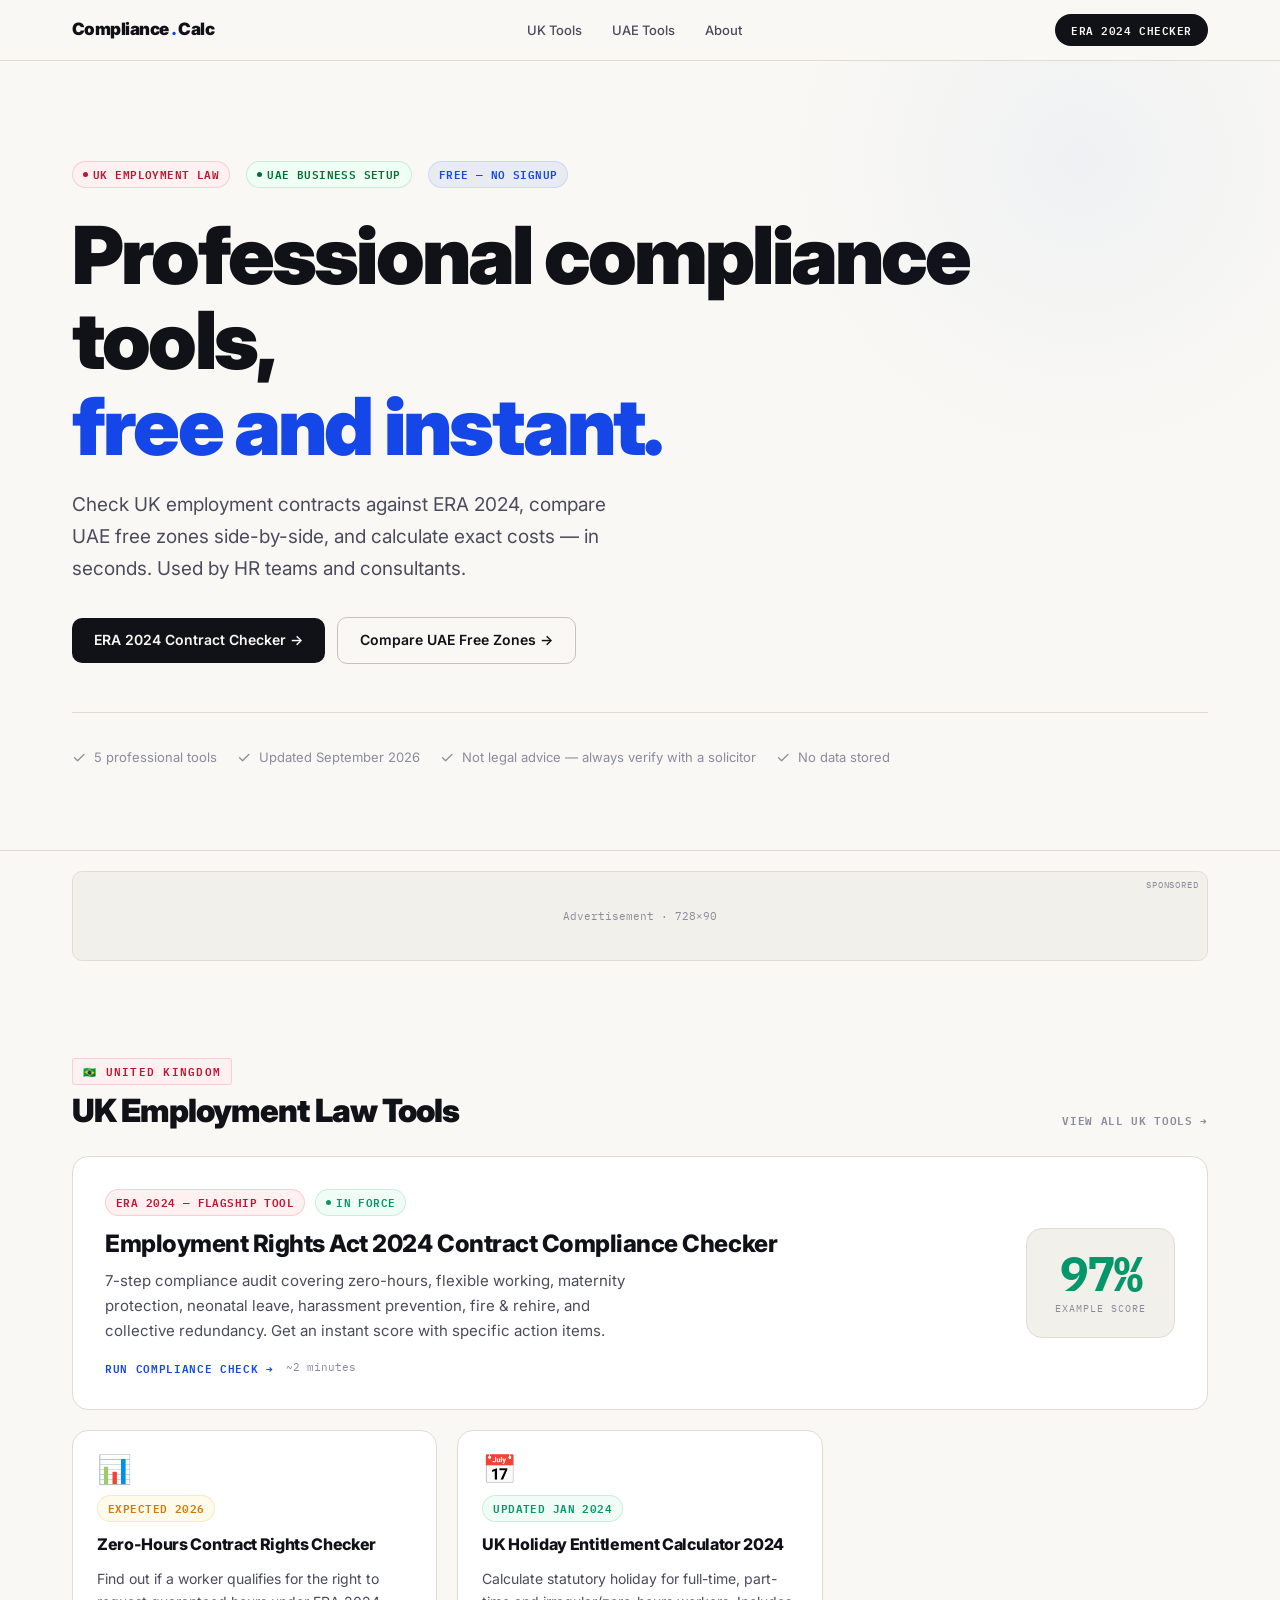
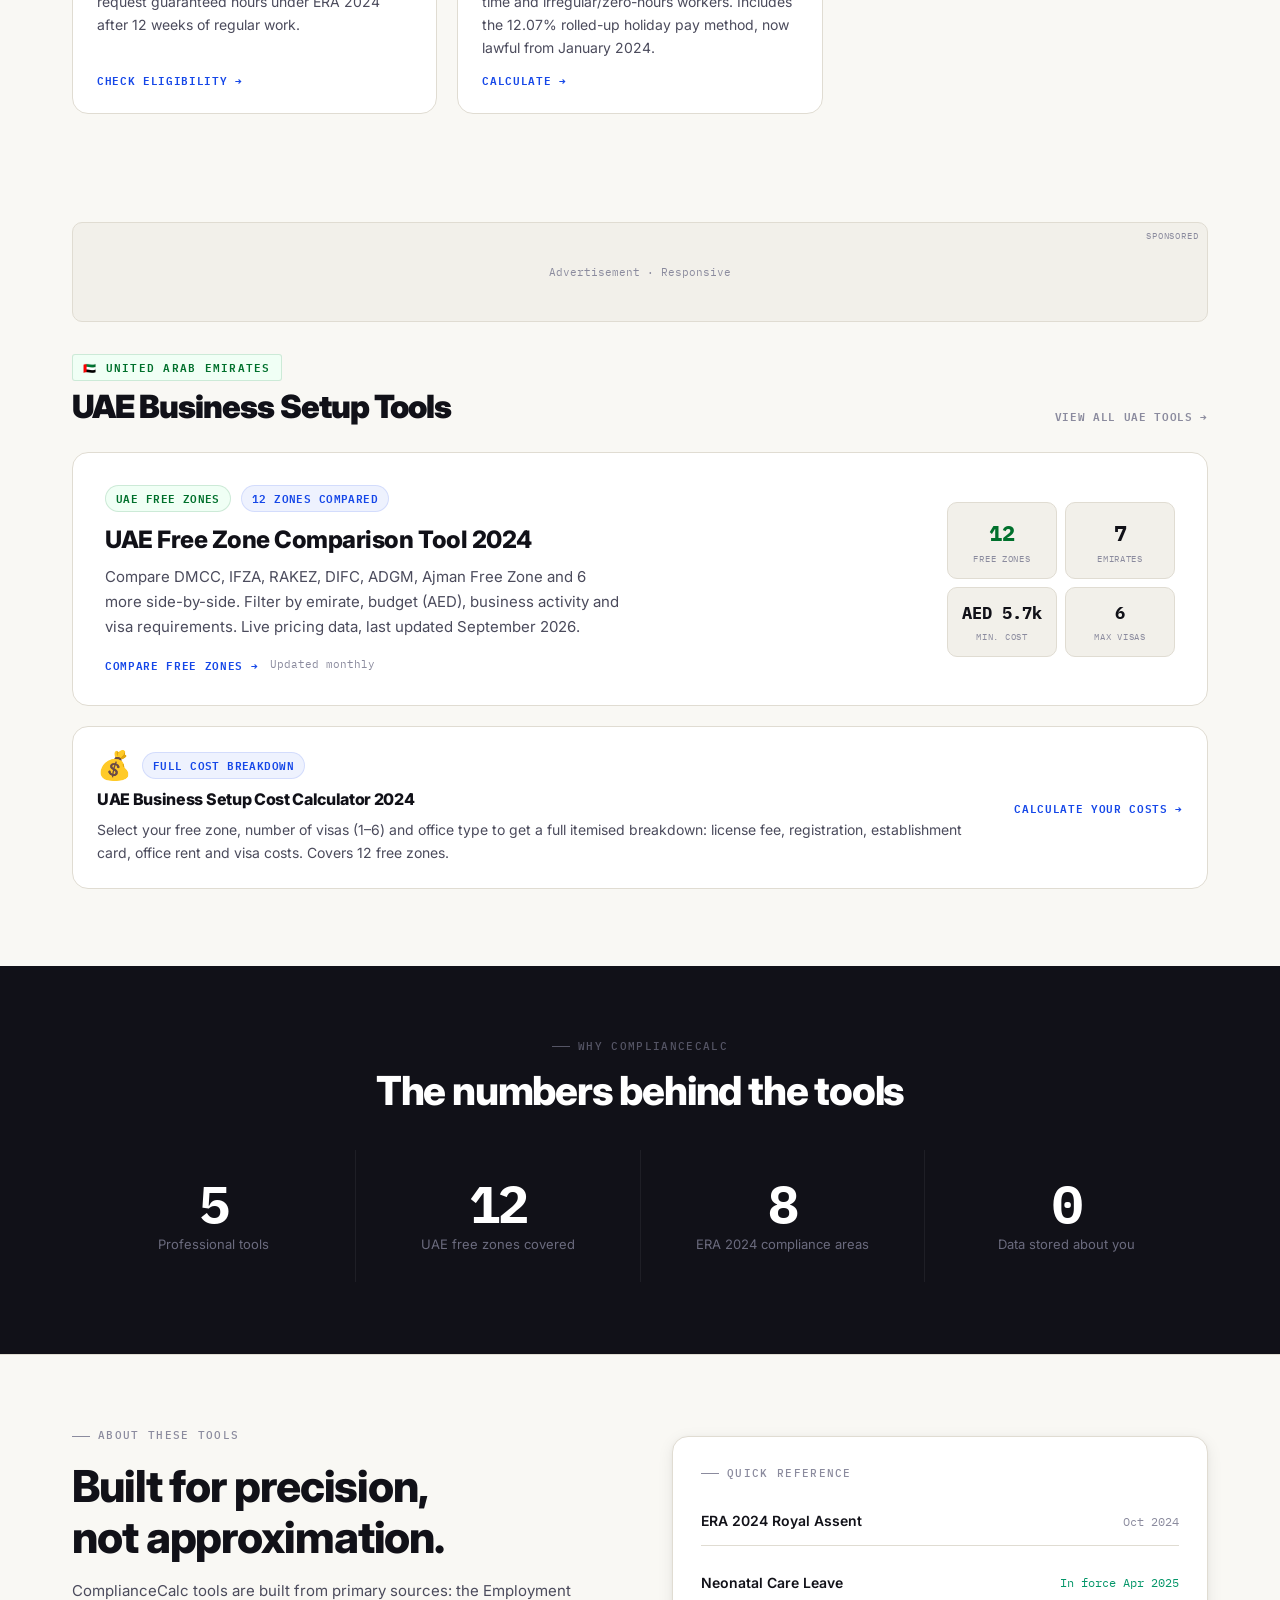
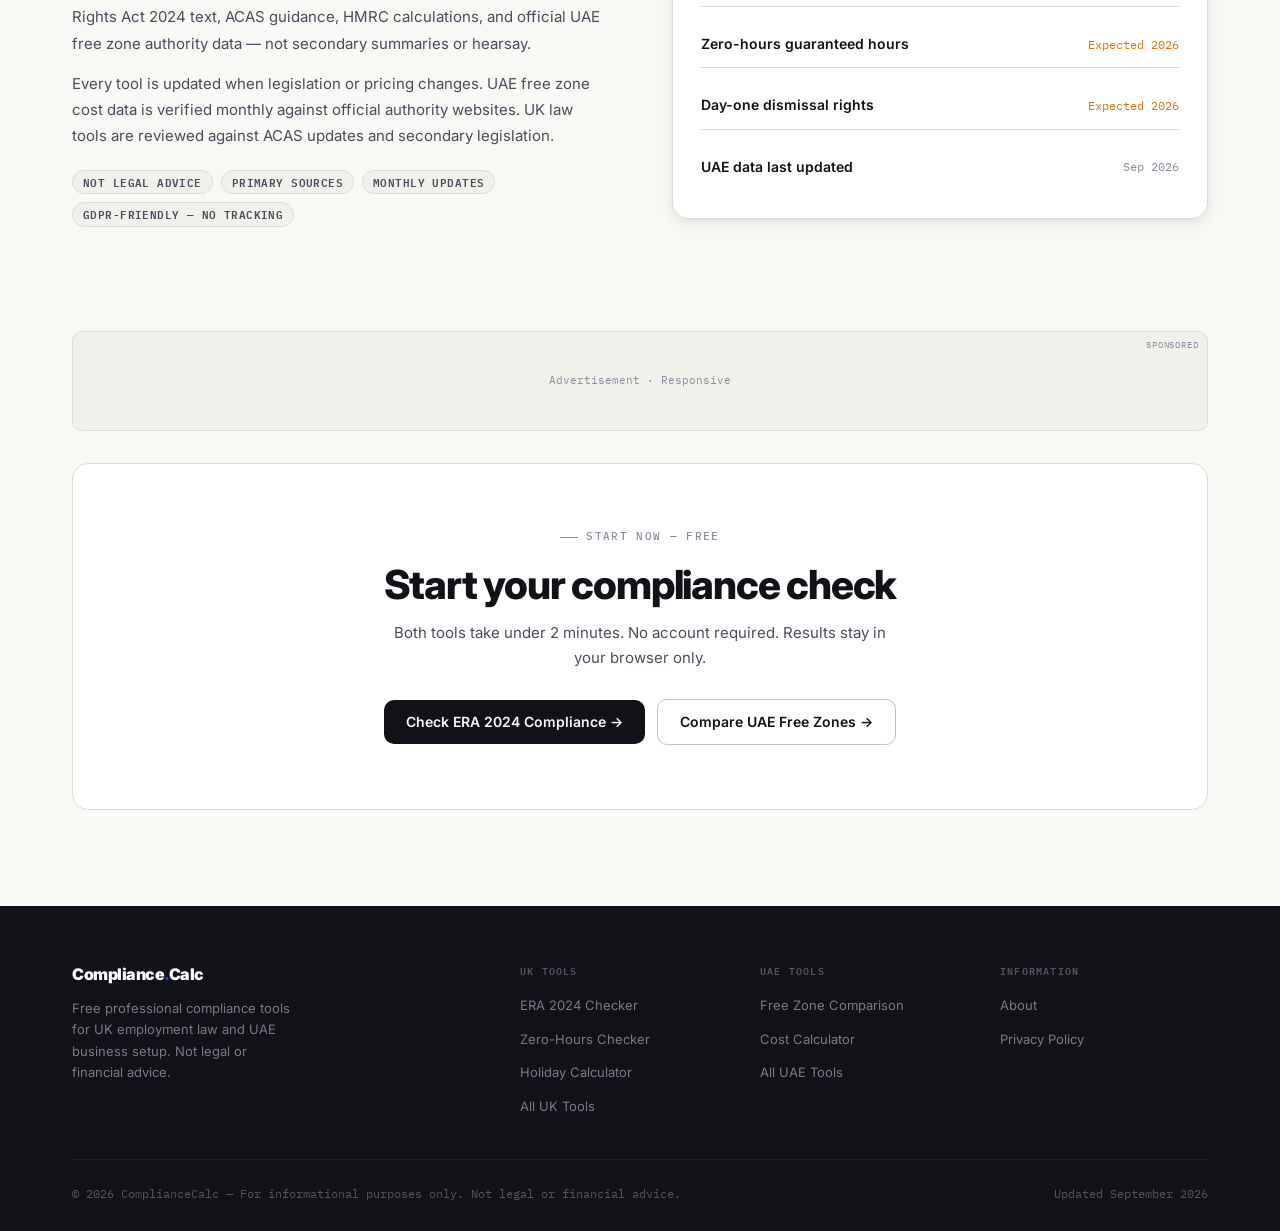
==== index.html @ 2e66e3cf "Initial launch: premium compliance tools site with full design system 15 pages across UK employment " ====
<!DOCTYPE html>
<html lang="en">
<head>
<meta charset="UTF-8">
<meta name="viewport" content="width=device-width,initial-scale=1">
<title>ComplianceCalc — Free UK Employment & UAE Business Compliance Tools 2024</title>
<meta name="description" content="Free professional compliance tools for UK employment law (ERA 2024) and UAE business setup. Compare free zones, calculate holiday entitlement, check zero-hours rights and more.">
<link rel="canonical" href="https://YOUR-DOMAIN.com/">
<meta name="robots" content="index,follow">
<meta property="og:title" content="ComplianceCalc — Free UK & UAE Compliance Tools">
<meta property="og:description" content="Professional-grade compliance calculators for UK employment law and UAE business setup. Free, instant, no signup.">
<meta property="og:type" content="website">
<meta property="og:url" content="https://YOUR-DOMAIN.com/">
<link rel="preconnect" href="https://fonts.googleapis.com">
<link rel="preconnect" href="https://fonts.gstatic.com" crossorigin>
<link href="https://fonts.googleapis.com/css2?family=Inter:wght@400;500;600;700;800;900&family=IBM+Plex+Mono:wght@400;500;600;700&display=swap" rel="stylesheet">
<link rel="stylesheet" href="/shared/styles.css">
<script type="application/ld+json">
{"@context":"https://schema.org","@type":"WebSite","name":"ComplianceCalc","url":"https://YOUR-DOMAIN.com","description":"Free UK employment law and UAE business setup compliance tools","potentialAction":{"@type":"SearchAction","target":"https://YOUR-DOMAIN.com/?q={search_term_string}","query-input":"required name=search_term_string"}}
</script>
<script type="application/ld+json">
{"@context":"https://schema.org","@type":"ItemList","name":"ComplianceCalc Tools","itemListElement":[{"@type":"ListItem","position":1,"item":{"@type":"SoftwareApplication","name":"Employment Rights Act 2024 Contract Compliance Checker","url":"https://YOUR-DOMAIN.com/uk/era-2024-contract-checker","applicationCategory":"BusinessApplication","offers":{"@type":"Offer","price":"0","priceCurrency":"GBP"}}},{"@type":"ListItem","position":2,"item":{"@type":"SoftwareApplication","name":"UAE Free Zone Comparison Tool 2024","url":"https://YOUR-DOMAIN.com/uae/free-zone-comparison","applicationCategory":"BusinessApplication","offers":{"@type":"Offer","price":"0","priceCurrency":"AED"}}},{"@type":"ListItem","position":3,"item":{"@type":"SoftwareApplication","name":"Zero-Hours Contract Rights Checker","url":"https://YOUR-DOMAIN.com/uk/zero-hours-rights-checker","applicationCategory":"BusinessApplication","offers":{"@type":"Offer","price":"0","priceCurrency":"GBP"}}},{"@type":"ListItem","position":4,"item":{"@type":"SoftwareApplication","name":"UK Holiday Entitlement Calculator 2024","url":"https://YOUR-DOMAIN.com/uk/holiday-entitlement-calculator","applicationCategory":"BusinessApplication","offers":{"@type":"Offer","price":"0","priceCurrency":"GBP"}}},{"@type":"ListItem","position":5,"item":{"@type":"SoftwareApplication","name":"UAE Business Setup Cost Calculator 2024","url":"https://YOUR-DOMAIN.com/uae/business-setup-cost-calculator","applicationCategory":"BusinessApplication","offers":{"@type":"Offer","price":"0","priceCurrency":"AED"}}}]}
</script>
<style>
/* ── Page-specific styles ── */
.home-hero{
  padding:clamp(56px,8vw,100px) 0 clamp(48px,7vw,80px);
  background:var(--bg);
  border-bottom:1px solid var(--border);
  position:relative;
  overflow:hidden;
}
.home-hero::before{
  content:'';
  position:absolute;
  top:-200px;right:-100px;
  width:600px;height:600px;
  background:radial-gradient(ellipse at center,rgba(21,71,232,.04) 0%,transparent 70%);
  pointer-events:none;
}
.hero-kicker{display:flex;align-items:center;gap:16px;margin-bottom:24px;flex-wrap:wrap}
.hero-h1{
  font-size:clamp(38px,6.5vw,80px);
  font-weight:900;
  letter-spacing:-.035em;
  line-height:1.07;
  margin-bottom:20px;
  max-width:900px;
}
.hero-h1 em{font-style:normal;color:var(--accent)}
.hero-sub{font-size:clamp(16px,1.5vw,19px);color:var(--text-2);line-height:1.7;max-width:560px;margin-bottom:32px}
.hero-ctas{display:flex;align-items:center;gap:12px;flex-wrap:wrap}
.hero-proof{display:flex;align-items:center;gap:20px;margin-top:48px;padding-top:32px;border-top:1px solid var(--border);flex-wrap:wrap}
.proof-item{display:flex;align-items:center;gap:8px;font-size:13px;color:var(--text-3)}
.proof-icon{font-size:16px}

/* Tool section */
.tools-section{padding:clamp(48px,6vw,80px) 0}
.region-header{
  display:flex;
  align-items:flex-end;
  justify-content:space-between;
  gap:20px;
  margin-bottom:28px;
  flex-wrap:wrap;
}
.region-label{
  display:inline-flex;
  align-items:center;
  gap:8px;
  font-family:var(--mono);
  font-size:10.5px;
  font-weight:600;
  letter-spacing:.12em;
  text-transform:uppercase;
  padding:4px 10px;
  border-radius:3px;
  margin-bottom:8px;
}
.region-label.uk{background:#fff0f1;color:var(--uk);border:1px solid rgba(192,21,47,.15)}
.region-label.uae{background:#f0fff5;color:var(--uae);border:1px solid rgba(0,112,44,.15)}
.region-title{font-size:clamp(22px,3vw,32px);font-weight:900;letter-spacing:-.03em;line-height:1.1}
.region-link{font-family:var(--mono);font-size:11px;font-weight:600;letter-spacing:.06em;text-transform:uppercase;color:var(--text-3);display:flex;align-items:center;gap:6px;transition:color .15s;white-space:nowrap}
.region-link:hover{color:var(--accent)}

/* Featured card (large) */
.featured-card{
  grid-column:span 2;
  background:var(--bg-white);
  border:1px solid var(--border);
  border-radius:var(--radius-lg);
  padding:32px;
  display:flex;
  align-items:center;
  justify-content:space-between;
  gap:32px;
  flex-wrap:wrap;
  transition:border-color .15s,box-shadow .15s;
}
.featured-card:hover{border-color:var(--accent);box-shadow:var(--shadow)}
.featured-card-left{flex:1;min-width:240px}
.featured-card-left .tc-title{font-size:clamp(18px,2.5vw,24px);margin-bottom:10px}
.featured-card-left .tc-desc{font-size:15px;max-width:520px;line-height:1.65}
.featured-card-right{display:flex;align-items:center;gap:12px;flex-shrink:0}

/* Stats section */
.stats-section{
  background:var(--bg-ink);
  color:#ededed;
  padding:clamp(48px,6vw,72px) 0;
}
.stats-inner{display:grid;grid-template-columns:repeat(4,1fr);gap:1px;background:rgba(255,255,255,.06)}
@media(max-width:640px){.stats-inner{grid-template-columns:repeat(2,1fr)}}
.stat-block{padding:28px 24px;text-align:center;background:var(--bg-ink)}
.stat-num{font-family:var(--mono);font-size:clamp(28px,5vw,52px);font-weight:700;letter-spacing:-.04em;color:#fff;line-height:1}
.stat-unit{font-family:var(--mono);font-size:14px;color:#6b6b7e;margin-top:2px}
.stat-name{font-size:13px;color:#6b6b7e;margin-top:4px}

/* About strip */
.about-strip{
  padding:clamp(48px,6vw,72px) 0;
  border-top:1px solid var(--border);
}
.about-inner{
  display:grid;
  grid-template-columns:1fr 1fr;
  gap:clamp(40px,5vw,80px);
  align-items:center;
}
@media(max-width:720px){.about-inner{grid-template-columns:1fr}}
.about-badges{display:flex;flex-wrap:wrap;gap:8px;margin-top:20px}

/* CTA section */
.cta-section{
  background:var(--bg-white);
  border:1px solid var(--border);
  border-radius:var(--radius-lg);
  padding:clamp(40px,5vw,64px);
  text-align:center;
  margin:0 0 clamp(48px,6vw,72px);
}
.cta-section h2{font-size:clamp(24px,3.5vw,40px);letter-spacing:-.03em;margin-bottom:12px}
.cta-section p{color:var(--text-2);max-width:500px;margin:0 auto 28px;font-size:15px;line-height:1.7}

@media(max-width:680px){
  .featured-card{grid-column:span 1}
  .hero-ctas .btn{width:100%}
}
</style>
</head>
<body>
<a href="#main" class="skip-link">Skip to main content</a>

<!-- NAV -->
<nav class="site-nav" role="navigation" aria-label="Main">
  <div class="container nav-inner">
    <a href="/" class="nav-logo" aria-label="ComplianceCalc home">Compliance<span class="dot">.</span>Calc</a>
    <ul class="nav-links" id="nav-menu" role="list">
      <li><a href="/uk" class="nav-link">UK Tools</a></li>
      <li><a href="/uae" class="nav-link">UAE Tools</a></li>
      <li><a href="/about" class="nav-link">About</a></li>
    </ul>
    <a href="/uk/era-2024-contract-checker" class="nav-cta">ERA 2024 Checker</a>
    <button class="nav-mobile-toggle" id="nav-toggle" aria-label="Open menu" aria-expanded="false">
      <svg width="20" height="20" viewBox="0 0 20 20" fill="none"><rect y="4" width="20" height="2" rx="1" fill="currentColor"/><rect y="9" width="20" height="2" rx="1" fill="currentColor"/><rect y="14" width="20" height="2" rx="1" fill="currentColor"/></svg>
    </button>
  </div>
</nav>

<main id="main">
<!-- HERO -->
<section class="home-hero">
  <div class="container">
    <div class="hero-kicker">
      <span class="badge badge-uk"><span class="dot"></span>UK Employment Law</span>
      <span class="badge badge-uae"><span class="dot"></span>UAE Business Setup</span>
      <span class="badge badge-blue">Free — No Signup</span>
    </div>
    <h1 class="hero-h1" data-enter>Professional compliance tools,<br><em>free and instant.</em></h1>
    <p class="hero-sub" data-enter data-enter-delay="1">Check UK employment contracts against ERA 2024, compare UAE free zones side-by-side, and calculate exact costs — in seconds. Used by HR teams and consultants.</p>
    <div class="hero-ctas" data-enter data-enter-delay="2">
      <a href="/uk/era-2024-contract-checker" class="btn btn-primary">ERA 2024 Contract Checker →</a>
      <a href="/uae/free-zone-comparison" class="btn btn-outline">Compare UAE Free Zones →</a>
    </div>
    <div class="hero-proof" data-enter data-enter-delay="3">
      <div class="proof-item"><span class="proof-icon">✓</span>5 professional tools</div>
      <div class="proof-item"><span class="proof-icon">✓</span>Updated September 2026</div>
      <div class="proof-item"><span class="proof-icon">✓</span>Not legal advice — always verify with a solicitor</div>
      <div class="proof-item"><span class="proof-icon">✓</span>No data stored</div>
    </div>
  </div>
</section>

<!-- AD ZONE: Leaderboard -->
<div class="container">
  <div class="ad-zone ad-zone--leaderboard" aria-label="Advertisement">
    <div class="ad-zone-placeholder">Advertisement · 728×90</div>
  </div>
</div>

<!-- UK TOOLS -->
<section class="tools-section">
  <div class="container">
    <div class="region-header" data-enter>
      <div>
        <div class="region-label uk">&#127463;&#127479; United Kingdom</div>
        <h2 class="region-title">UK Employment Law Tools</h2>
      </div>
      <a href="/uk" class="region-link">View all UK tools →</a>
    </div>
    <div class="section-grid section-grid-2" style="grid-template-columns:1fr 1fr 1fr">

      <a href="/uk/era-2024-contract-checker" class="featured-card" style="grid-column:span 3;color:inherit" data-enter>
        <div class="featured-card-left">
          <div style="display:flex;align-items:center;gap:10px;margin-bottom:12px">
            <span class="badge badge-uk">ERA 2024 — Flagship Tool</span>
            <span class="badge badge-pass"><span class="dot"></span>In force</span>
          </div>
          <h3 class="tc-title">Employment Rights Act 2024 Contract Compliance Checker</h3>
          <p class="tc-desc">7-step compliance audit covering zero-hours, flexible working, maternity protection, neonatal leave, harassment prevention, fire &amp; rehire, and collective redundancy. Get an instant score with specific action items.</p>
          <div style="display:flex;align-items:center;gap:12px;margin-top:16px">
            <span class="tc-link">Run compliance check →</span>
            <span style="font-family:var(--mono);font-size:11px;color:var(--text-3)">~2 minutes</span>
          </div>
        </div>
        <div class="featured-card-right">
          <div style="text-align:center;padding:20px 28px;background:var(--bg-muted);border-radius:var(--radius-lg);border:1px solid var(--border)">
            <div style="font-family:var(--mono);font-size:48px;font-weight:700;letter-spacing:-.04em;color:var(--pass);line-height:1">97%</div>
            <div style="font-family:var(--mono);font-size:10px;text-transform:uppercase;letter-spacing:.1em;color:var(--text-3);margin-top:4px">Example score</div>
          </div>
        </div>
      </a>

      <a href="/uk/zero-hours-rights-checker" class="tool-card" style="color:inherit" data-enter data-enter-delay="1">
        <div class="tc-icon">📊</div>
        <span class="badge badge-warn" style="align-self:flex-start">Expected 2026</span>
        <h3 class="tc-title">Zero-Hours Contract Rights Checker</h3>
        <p class="tc-desc">Find out if a worker qualifies for the right to request guaranteed hours under ERA 2024 after 12 weeks of regular work.</p>
        <span class="tc-link">Check eligibility →</span>
      </a>

      <a href="/uk/holiday-entitlement-calculator" class="tool-card" style="color:inherit" data-enter data-enter-delay="2">
        <div class="tc-icon">📅</div>
        <span class="badge badge-pass" style="align-self:flex-start">Updated Jan 2024</span>
        <h3 class="tc-title">UK Holiday Entitlement Calculator 2024</h3>
        <p class="tc-desc">Calculate statutory holiday for full-time, part-time and irregular/zero-hours workers. Includes the 12.07% rolled-up holiday pay method, now lawful from January 2024.</p>
        <span class="tc-link">Calculate →</span>
      </a>

    </div>
  </div>
</section>

<!-- AD ZONE: Mid-page -->
<div class="container">
  <div class="ad-zone ad-zone--in-content" aria-label="Advertisement">
    <div class="ad-zone-placeholder">Advertisement · Responsive</div>
  </div>
</div>

<!-- UAE TOOLS -->
<section class="tools-section" style="padding-top:0">
  <div class="container">
    <div class="region-header" data-enter>
      <div>
        <div class="region-label uae">&#127462;&#127466; United Arab Emirates</div>
        <h2 class="region-title">UAE Business Setup Tools</h2>
      </div>
      <a href="/uae" class="region-link">View all UAE tools →</a>
    </div>
    <div class="section-grid section-grid-2" style="grid-template-columns:1fr 1fr">

      <a href="/uae/free-zone-comparison" class="featured-card" style="grid-column:span 2;color:inherit" data-enter>
        <div class="featured-card-left">
          <div style="display:flex;align-items:center;gap:10px;margin-bottom:12px">
            <span class="badge badge-uae">UAE Free Zones</span>
            <span class="badge badge-blue">12 zones compared</span>
          </div>
          <h3 class="tc-title">UAE Free Zone Comparison Tool 2024</h3>
          <p class="tc-desc">Compare DMCC, IFZA, RAKEZ, DIFC, ADGM, Ajman Free Zone and 6 more side-by-side. Filter by emirate, budget (AED), business activity and visa requirements. Live pricing data, last updated September 2026.</p>
          <div style="display:flex;align-items:center;gap:12px;margin-top:16px">
            <span class="tc-link">Compare free zones →</span>
            <span style="font-family:var(--mono);font-size:11px;color:var(--text-3)">Updated monthly</span>
          </div>
        </div>
        <div class="featured-card-right">
          <div style="display:grid;grid-template-columns:1fr 1fr;gap:8px">
            <div style="padding:12px 14px;background:var(--bg-muted);border-radius:var(--radius);border:1px solid var(--border);text-align:center">
              <div style="font-family:var(--mono);font-size:22px;font-weight:700;color:var(--uae)">12</div>
              <div style="font-family:var(--mono);font-size:9px;text-transform:uppercase;letter-spacing:.08em;color:var(--text-3);margin-top:2px">Free zones</div>
            </div>
            <div style="padding:12px 14px;background:var(--bg-muted);border-radius:var(--radius);border:1px solid var(--border);text-align:center">
              <div style="font-family:var(--mono);font-size:22px;font-weight:700;color:var(--text)">7</div>
              <div style="font-family:var(--mono);font-size:9px;text-transform:uppercase;letter-spacing:.08em;color:var(--text-3);margin-top:2px">Emirates</div>
            </div>
            <div style="padding:12px 14px;background:var(--bg-muted);border-radius:var(--radius);border:1px solid var(--border);text-align:center">
              <div style="font-family:var(--mono);font-size:17px;font-weight:700;color:var(--text)">AED 5.7k</div>
              <div style="font-family:var(--mono);font-size:9px;text-transform:uppercase;letter-spacing:.08em;color:var(--text-3);margin-top:2px">Min. cost</div>
            </div>
            <div style="padding:12px 14px;background:var(--bg-muted);border-radius:var(--radius);border:1px solid var(--border);text-align:center">
              <div style="font-family:var(--mono);font-size:17px;font-weight:700;color:var(--text)">6</div>
              <div style="font-family:var(--mono);font-size:9px;text-transform:uppercase;letter-spacing:.08em;color:var(--text-3);margin-top:2px">Max visas</div>
            </div>
          </div>
        </div>
      </a>

      <a href="/uae/business-setup-cost-calculator" class="tool-card" style="grid-column:span 2;color:inherit;flex-direction:row;align-items:center;gap:24px" data-enter data-enter-delay="1">
        <div style="flex:1">
          <div style="display:flex;align-items:center;gap:10px;margin-bottom:10px">
            <div class="tc-icon">💰</div>
            <span class="badge badge-blue">Full cost breakdown</span>
          </div>
          <h3 class="tc-title" style="margin-bottom:8px">UAE Business Setup Cost Calculator 2024</h3>
          <p class="tc-desc">Select your free zone, number of visas (1–6) and office type to get a full itemised breakdown: license fee, registration, establishment card, office rent and visa costs. Covers 12 free zones.</p>
        </div>
        <div style="flex-shrink:0">
          <span class="tc-link">Calculate your costs →</span>
        </div>
      </a>

    </div>
  </div>
</section>

<!-- STATS -->
<section class="stats-section" data-enter>
  <div class="container">
    <div style="text-align:center;margin-bottom:36px">
      <div class="t-eye" style="justify-content:center;color:#555565;margin-bottom:12px">Why ComplianceCalc</div>
      <h2 style="font-size:clamp(24px,3.5vw,40px);letter-spacing:-.03em;color:#fff">The numbers behind the tools</h2>
    </div>
    <div class="stats-inner">
      <div class="stat-block">
        <div class="stat-num">5</div>
        <div class="stat-name">Professional tools</div>
      </div>
      <div class="stat-block">
        <div class="stat-num">12</div>
        <div class="stat-name">UAE free zones covered</div>
      </div>
      <div class="stat-block">
        <div class="stat-num">8</div>
        <div class="stat-name">ERA 2024 compliance areas</div>
      </div>
      <div class="stat-block">
        <div class="stat-num">0</div>
        <div class="stat-name">Data stored about you</div>
      </div>
    </div>
  </div>
</section>

<!-- ABOUT -->
<section class="about-strip section">
  <div class="container">
    <div class="about-inner">
      <div data-enter>
        <div class="t-eye mb-16">About these tools</div>
        <h2 class="display-sm" style="margin-bottom:16px">Built for precision,<br>not approximation.</h2>
        <div class="prose">
          <p>ComplianceCalc tools are built from primary sources: the Employment Rights Act 2024 text, ACAS guidance, HMRC calculations, and official UAE free zone authority data — not secondary summaries or hearsay.</p>
          <p>Every tool is updated when legislation or pricing changes. UAE free zone cost data is verified monthly against official authority websites. UK law tools are reviewed against ACAS updates and secondary legislation.</p>
        </div>
        <div class="about-badges">
          <span class="pill">Not legal advice</span>
          <span class="pill">Primary sources</span>
          <span class="pill">Monthly updates</span>
          <span class="pill">GDPR-friendly — no tracking</span>
        </div>
      </div>
      <div data-enter data-enter-delay="1">
        <div style="background:var(--bg-white);border:1px solid var(--border);border-radius:var(--radius-lg);padding:28px;box-shadow:var(--shadow)">
          <div class="t-eye mb-16">Quick reference</div>
          <div style="display:flex;flex-direction:column;gap:14px">
            <div style="display:flex;justify-content:space-between;align-items:center;padding:12px 0;border-bottom:1px solid var(--border)">
              <span style="font-size:14px;font-weight:600">ERA 2024 Royal Assent</span>
              <span style="font-family:var(--mono);font-size:12px;color:var(--text-3)">Oct 2024</span>
            </div>
            <div style="display:flex;justify-content:space-between;align-items:center;padding:12px 0;border-bottom:1px solid var(--border)">
              <span style="font-size:14px;font-weight:600">Neonatal Care Leave</span>
              <span style="font-family:var(--mono);font-size:12px;color:var(--pass)">In force Apr 2025</span>
            </div>
            <div style="display:flex;justify-content:space-between;align-items:center;padding:12px 0;border-bottom:1px solid var(--border)">
              <span style="font-size:14px;font-weight:600">Zero-hours guaranteed hours</span>
              <span style="font-family:var(--mono);font-size:12px;color:var(--warn)">Expected 2026</span>
            </div>
            <div style="display:flex;justify-content:space-between;align-items:center;padding:12px 0;border-bottom:1px solid var(--border)">
              <span style="font-size:14px;font-weight:600">Day-one dismissal rights</span>
              <span style="font-family:var(--mono);font-size:12px;color:var(--warn)">Expected 2026</span>
            </div>
            <div style="display:flex;justify-content:space-between;align-items:center;padding:12px 0">
              <span style="font-size:14px;font-weight:600">UAE data last updated</span>
              <span style="font-family:var(--mono);font-size:12px;color:var(--text-3)">Sep 2026</span>
            </div>
          </div>
        </div>
      </div>
    </div>
  </div>
</section>

<!-- AD ZONE: Bottom -->
<div class="container">
  <div class="ad-zone ad-zone--in-content" aria-label="Advertisement">
    <div class="ad-zone-placeholder">Advertisement · Responsive</div>
  </div>
</div>

<!-- CTA -->
<div class="container">
  <div class="cta-section" data-enter>
    <div class="t-eye" style="justify-content:center;margin-bottom:16px">Start now — free</div>
    <h2>Start your compliance check</h2>
    <p>Both tools take under 2 minutes. No account required. Results stay in your browser only.</p>
    <div style="display:flex;align-items:center;justify-content:center;gap:12px;flex-wrap:wrap">
      <a href="/uk/era-2024-contract-checker" class="btn btn-primary">Check ERA 2024 Compliance →</a>
      <a href="/uae/free-zone-comparison" class="btn btn-outline">Compare UAE Free Zones →</a>
    </div>
  </div>
</div>

</main>

<!-- FOOTER -->
<footer class="site-footer" role="contentinfo">
  <div class="container">
    <div class="footer-grid">
      <div>
        <div class="footer-logo">Compliance<span class="dot">.</span>Calc</div>
        <p class="footer-tagline">Free professional compliance tools for UK employment law and UAE business setup. Not legal or financial advice.</p>
      </div>
      <div>
        <div class="footer-col-title">UK Tools</div>
        <ul class="footer-links">
          <li><a href="/uk/era-2024-contract-checker">ERA 2024 Checker</a></li>
          <li><a href="/uk/zero-hours-rights-checker">Zero-Hours Checker</a></li>
          <li><a href="/uk/holiday-entitlement-calculator">Holiday Calculator</a></li>
          <li><a href="/uk">All UK Tools</a></li>
        </ul>
      </div>
      <div>
        <div class="footer-col-title">UAE Tools</div>
        <ul class="footer-links">
          <li><a href="/uae/free-zone-comparison">Free Zone Comparison</a></li>
          <li><a href="/uae/business-setup-cost-calculator">Cost Calculator</a></li>
          <li><a href="/uae">All UAE Tools</a></li>
        </ul>
      </div>
      <div>
        <div class="footer-col-title">Information</div>
        <ul class="footer-links">
          <li><a href="/about">About</a></li>
          <li><a href="/privacy">Privacy Policy</a></li>
        </ul>
      </div>
    </div>
    <div class="footer-bottom">
      <span class="footer-note">&copy; 2026 ComplianceCalc &mdash; For informational purposes only. Not legal or financial advice.</span>
      <span class="footer-note">Updated September 2026</span>
    </div>
  </div>
</footer>

<script src="/shared/scripts.js" defer></script>
</body>
</html>
---- shared/styles.css ----
/* ═══════════════════════════════════════════════════════════════
   ComplianceCalc — Design System
   Concept: PRECISION INSTRUMENT
   Font stack: IBM Plex Mono (labels/data) + Inter (prose/UI)
   ═══════════════════════════════════════════════════════════════ */

/* 1 ─ TOKENS */
:root {
  --bg:          #f9f8f4;
  --bg-white:    #ffffff;
  --bg-muted:    #f2f0ea;
  --bg-ink:      #111118;
  --border:      #e0dcd2;
  --border-dark: #c8c3b8;
  --text:        #111118;
  --text-2:      #4b4b5c;
  --text-3:      #8b8b9e;
  --accent:      #1547e8;
  --accent-dim:  rgba(21,71,232,.07);
  --accent-dark: #0d38c9;
  --uk:          #c0152f;
  --uae:         #00702c;
  --pass:        #059669;
  --pass-bg:     #f0fdf6;
  --warn:        #d97706;
  --warn-bg:     #fffbeb;
  --fail:        #dc2626;
  --fail-bg:     #fef2f2;
  --radius:      10px;
  --radius-lg:   16px;
  --radius-pill: 999px;
  --shadow-sm:   0 1px 3px rgba(17,17,24,.06), 0 1px 2px rgba(17,17,24,.04);
  --shadow:      0 4px 16px rgba(17,17,24,.08), 0 1px 4px rgba(17,17,24,.04);
  --shadow-lg:   0 16px 48px rgba(17,17,24,.12), 0 4px 12px rgba(17,17,24,.06);
  --font:        'Inter', system-ui, -apple-system, sans-serif;
  --mono:        'IBM Plex Mono', 'Fira Code', 'Courier New', monospace;
  --max-w:       1200px;
  --gutter:      clamp(16px, 4vw, 32px);
  --section-gap: clamp(48px, 8vw, 96px);
}

/* 2 ─ RESET */
*,*::before,*::after{box-sizing:border-box;margin:0;padding:0}
html{font-size:16px;-webkit-text-size-adjust:100%;scroll-behavior:smooth;text-rendering:optimizeLegibility;-webkit-font-smoothing:antialiased}
body{font-family:var(--font);color:var(--text);background:var(--bg);line-height:1.6;min-height:100vh;overflow-x:hidden}
img,video{max-width:100%;display:block}
a{color:inherit;text-decoration:none}
button{font-family:inherit;cursor:pointer;border:none;background:none}
ul,ol{list-style:none}
input,select,textarea{font-family:inherit}

/* 3 ─ LAYOUT */
.container{max-width:var(--max-w);margin:0 auto;padding:0 var(--gutter)}
.page-grid{
  display:grid;
  grid-template-columns:1fr 300px;
  gap:40px;
  align-items:start;
}
@media(max-width:900px){.page-grid{grid-template-columns:1fr}.sidebar{display:none}}

/* 4 ─ TYPOGRAPHY */
.t-eye{
  font-family:var(--mono);
  font-size:11px;
  font-weight:500;
  letter-spacing:.12em;
  text-transform:uppercase;
  color:var(--text-3);
  display:flex;
  align-items:center;
  gap:8px;
}
.t-eye::before{content:'';width:18px;height:1px;background:currentColor}
.t-eye.uk::before{background:var(--uk)}
.t-eye.uk{color:var(--uk)}
.t-eye.uae::before{background:var(--uae)}
.t-eye.uae{color:var(--uae)}

h1,h2,h3,h4{font-weight:800;letter-spacing:-.02em;line-height:1.15}
.display{font-size:clamp(32px,5vw,64px);letter-spacing:-.03em;line-height:1.1;font-weight:900}
.display-sm{font-size:clamp(24px,3.5vw,44px);letter-spacing:-.025em;line-height:1.15;font-weight:800}
.lead{font-size:clamp(16px,1.4vw,20px);color:var(--text-2);line-height:1.7;max-width:600px}

/* Data numbers */
.data-num{
  font-family:var(--mono);
  font-size:clamp(40px,7vw,96px);
  font-weight:700;
  letter-spacing:-.04em;
  line-height:1;
  color:var(--text);
}
.data-label{
  font-family:var(--mono);
  font-size:12px;
  letter-spacing:.08em;
  text-transform:uppercase;
  color:var(--text-3);
  margin-top:4px;
}

/* 5 ─ NAVIGATION */
.site-nav{
  position:sticky;
  top:0;
  z-index:200;
  background:rgba(249,248,244,.92);
  backdrop-filter:blur(12px);
  -webkit-backdrop-filter:blur(12px);
  border-bottom:1px solid var(--border);
}
.nav-inner{
  display:flex;
  align-items:center;
  justify-content:space-between;
  height:60px;
  gap:24px;
}
.nav-logo{
  font-weight:900;
  font-size:17px;
  letter-spacing:-.03em;
  color:var(--text);
  white-space:nowrap;
  display:flex;
  align-items:center;
  gap:2px;
}
.nav-logo .dot{color:var(--accent)}
.nav-links{display:flex;align-items:center;gap:6px}
.nav-link{
  font-size:13px;
  font-weight:500;
  color:var(--text-2);
  padding:6px 12px;
  border-radius:var(--radius-pill);
  transition:color .15s,background .15s;
}
.nav-link:hover,.nav-link.active{color:var(--text);background:var(--bg-muted)}
.nav-link.active{font-weight:700;color:var(--text)}
.nav-cta{
  font-family:var(--mono);
  font-size:11px;
  font-weight:600;
  letter-spacing:.05em;
  text-transform:uppercase;
  padding:7px 16px;
  background:var(--text);
  color:var(--bg);
  border-radius:var(--radius-pill);
  transition:background .15s,transform .1s;
  white-space:nowrap;
}
.nav-cta:hover{background:var(--accent);transform:translateY(-1px)}
.nav-mobile-toggle{display:none;padding:8px;color:var(--text)}
@media(max-width:680px){
  .nav-links,.nav-cta{display:none}
  .nav-mobile-toggle{display:flex;align-items:center;justify-content:center}
}

/* 6 ─ BREADCRUMB */
.breadcrumb-bar{
  padding:10px 0;
  border-bottom:1px solid var(--border);
  background:var(--bg);
}
.breadcrumb-list{
  display:flex;
  align-items:center;
  gap:4px;
  font-family:var(--mono);
  font-size:11px;
  color:var(--text-3);
}
.breadcrumb-list a{color:var(--text-3);transition:color .15s}
.breadcrumb-list a:hover{color:var(--accent)}
.breadcrumb-list .sep{opacity:.4}
.breadcrumb-list li:last-child{color:var(--text-2);font-weight:600}

/* 7 ─ SKIP LINK */
.skip-link{position:absolute;left:-9999px;top:4px;z-index:9999;padding:8px 16px;background:var(--accent);color:#fff;font-size:13px;border-radius:4px}
.skip-link:focus{left:4px}

/* 8 ─ BADGES */
.badge{
  display:inline-flex;
  align-items:center;
  gap:5px;
  font-family:var(--mono);
  font-size:10.5px;
  font-weight:600;
  letter-spacing:.04em;
  text-transform:uppercase;
  padding:4px 10px;
  border-radius:var(--radius-pill);
  border:1px solid transparent;
}
.badge-pass{background:var(--pass-bg);color:var(--pass);border-color:rgba(5,150,105,.15)}
.badge-warn{background:var(--warn-bg);color:var(--warn);border-color:rgba(217,119,6,.15)}
.badge-fail{background:var(--fail-bg);color:var(--fail);border-color:rgba(220,38,38,.15)}
.badge-uk{background:#fff0f1;color:var(--uk);border-color:rgba(192,21,47,.15)}
.badge-uae{background:#f0fff5;color:var(--uae);border-color:rgba(0,112,44,.15)}
.badge-blue{background:var(--accent-dim);color:var(--accent);border-color:rgba(21,71,232,.12)}
.badge-neutral{background:var(--bg-muted);color:var(--text-2);border-color:var(--border)}
.badge .dot{width:5px;height:5px;border-radius:50%;background:currentColor;flex-shrink:0}

/* 9 ─ BUTTONS */
.btn{
  display:inline-flex;
  align-items:center;
  justify-content:center;
  gap:8px;
  font-size:14px;
  font-weight:600;
  padding:11px 22px;
  border-radius:var(--radius);
  transition:all .15s;
  cursor:pointer;
  white-space:nowrap;
}
.btn-primary{background:var(--text);color:var(--bg)}
.btn-primary:hover{background:var(--accent);transform:translateY(-1px)}
.btn-outline{background:transparent;color:var(--text);border:1.5px solid var(--border-dark)}
.btn-outline:hover{border-color:var(--text);background:var(--bg-muted)}
.btn-accent{background:var(--accent);color:#fff}
.btn-accent:hover{background:var(--accent-dark);transform:translateY(-1px)}
.btn-sm{font-size:13px;padding:8px 16px}
.btn-icon{padding:10px;border-radius:var(--radius);background:var(--bg-muted);color:var(--text-2);transition:all .15s}
.btn-icon:hover{background:var(--border);color:var(--text)}
.btn:disabled{opacity:.4;cursor:not-allowed;transform:none!important}

/* 10 ─ FORM ELEMENTS */
.field-group{margin-bottom:20px}
.field-label{
  display:block;
  font-weight:600;
  font-size:14px;
  color:var(--text);
  margin-bottom:6px;
}
.field-hint{font-size:12px;color:var(--text-3);margin-bottom:6px;font-family:var(--mono)}
.field-input{
  width:100%;
  padding:11px 14px;
  border:1.5px solid var(--border);
  border-radius:var(--radius);
  background:var(--bg-white);
  color:var(--text);
  font-size:15px;
  font-family:var(--font);
  transition:border-color .15s,box-shadow .15s;
}
.field-input:focus{outline:none;border-color:var(--accent);box-shadow:0 0 0 3px var(--accent-dim)}
.field-input.mono{font-family:var(--mono)}
select.field-input{appearance:none;background-image:url("data:image/svg+xml,%3Csvg xmlns='http://www.w3.org/2000/svg' width='12' height='8' viewBox='0 0 12 8'%3E%3Cpath d='M1 1l5 5 5-5' stroke='%238b8b9e' stroke-width='1.5' fill='none' stroke-linecap='round'/%3E%3C/svg%3E");background-repeat:no-repeat;background-position:right 14px center;padding-right:36px}

/* Radio options */
.radio-group{display:flex;flex-direction:column;gap:8px}
.radio-opt{
  display:flex;
  align-items:flex-start;
  gap:12px;
  padding:14px 16px;
  border:1.5px solid var(--border);
  border-radius:var(--radius);
  background:var(--bg-white);
  cursor:pointer;
  transition:border-color .15s,background .15s,box-shadow .15s;
  position:relative;
}
.radio-opt:hover{border-color:var(--border-dark);background:var(--bg-muted)}
.radio-opt.selected{border-color:var(--accent);background:var(--accent-dim);box-shadow:0 0 0 1px var(--accent)}
.radio-opt input[type=radio]{
  width:18px;height:18px;border-radius:50%;
  border:2px solid var(--border-dark);
  appearance:none;flex-shrink:0;margin-top:1px;
  transition:border-color .15s,background .15s;
  cursor:pointer;
}
.radio-opt.selected input[type=radio]{border-color:var(--accent);background:var(--accent);background-image:url("data:image/svg+xml,%3Csvg xmlns='http://www.w3.org/2000/svg' width='8' height='8' viewBox='0 0 8 8'%3E%3Ccircle cx='4' cy='4' r='2.5' fill='white'/%3E%3C/svg%3E");background-repeat:no-repeat;background-position:center}
.radio-text{flex:1;min-width:0}
.radio-main{font-size:14px;font-weight:600;color:var(--text);line-height:1.4}
.radio-sub{font-size:12px;color:var(--text-3);margin-top:2px;font-family:var(--mono)}

/* 11 ─ TOOL WIDGET CARD */
.tool-widget{
  background:var(--bg-white);
  border:1px solid var(--border);
  border-radius:var(--radius-lg);
  overflow:hidden;
  box-shadow:var(--shadow);
}
.tool-widget-header{
  padding:20px 24px 16px;
  border-bottom:1px solid var(--border);
  background:var(--bg);
  display:flex;
  align-items:center;
  justify-content:space-between;
  gap:12px;
}
.tool-widget-title{font-size:15px;font-weight:700;letter-spacing:-.01em}
.tool-widget-body{padding:24px}
.tool-widget-footer{
  padding:16px 24px;
  border-top:1px solid var(--border);
  background:var(--bg);
  display:flex;
  align-items:center;
  justify-content:space-between;
  gap:12px;
}

/* Step indicator */
.step-bar{
  display:flex;
  align-items:center;
  gap:0;
  overflow-x:auto;
  scrollbar-width:none;
  padding:0 24px;
  padding-top:16px;
  padding-bottom:16px;
  border-bottom:1px solid var(--border);
  background:var(--bg);
}
.step-bar::-webkit-scrollbar{display:none}
.step-item{
  display:flex;
  align-items:center;
  gap:6px;
  white-space:nowrap;
  padding:5px 8px;
  border-radius:var(--radius);
  font-size:12px;
  font-weight:600;
  color:var(--text-3);
  transition:all .2s;
}
.step-num{
  width:22px;height:22px;
  border-radius:50%;
  background:var(--bg-muted);
  border:1.5px solid var(--border);
  display:flex;align-items:center;justify-content:center;
  font-family:var(--mono);
  font-size:10px;
  font-weight:700;
  flex-shrink:0;
  transition:all .2s;
}
.step-item.active .step-num{background:var(--accent);border-color:var(--accent);color:#fff}
.step-item.active{color:var(--text)}
.step-item.done .step-num{background:var(--pass);border-color:var(--pass);color:#fff}
.step-item.done{color:var(--pass)}
.step-sep{width:24px;height:1px;background:var(--border);flex-shrink:0}
.step-item.done + .step-sep{background:var(--pass)}

/* Panel */
.panel{display:none}
.panel.active{display:block}
.panel-section-title{
  font-size:18px;
  font-weight:800;
  letter-spacing:-.02em;
  margin-bottom:6px;
}
.panel-section-intro{
  font-size:14px;
  color:var(--text-2);
  margin-bottom:20px;
  line-height:1.65;
}
.panel-question{
  font-size:14px;
  font-weight:700;
  color:var(--text);
  margin-bottom:12px;
  line-height:1.5;
}

/* Results */
.result-panel{display:none}
.result-panel.visible{display:block}
.score-ring-wrap{display:flex;align-items:center;gap:24px;margin-bottom:28px;padding:24px;background:var(--bg);border-radius:var(--radius-lg);border:1px solid var(--border)}
.score-ring-svg circle{transition:stroke-dashoffset 1.2s cubic-bezier(.22,1,.36,1)}
.score-num{font-family:var(--mono);font-size:clamp(36px,6vw,56px);font-weight:700;letter-spacing:-.04em;line-height:1}
.score-label{font-family:var(--mono);font-size:12px;text-transform:uppercase;letter-spacing:.1em;color:var(--text-3);margin-top:6px}
.score-desc{font-size:14px;font-weight:600;margin-top:4px}
.result-rows{display:flex;flex-direction:column;gap:10px}
.result-row{
  display:flex;
  align-items:flex-start;
  gap:12px;
  padding:14px 16px;
  border-radius:var(--radius);
  border:1px solid transparent;
  font-size:14px;
}
.result-row.pass{background:var(--pass-bg);border-color:rgba(5,150,105,.15)}
.result-row.warn{background:var(--warn-bg);border-color:rgba(217,119,6,.15)}
.result-row.fail{background:var(--fail-bg);border-color:rgba(220,38,38,.15)}
.rr-icon{width:20px;height:20px;border-radius:50%;display:flex;align-items:center;justify-content:center;flex-shrink:0;margin-top:1px;font-size:11px;font-weight:800}
.pass .rr-icon{background:var(--pass);color:#fff}
.warn .rr-icon{background:var(--warn);color:#fff}
.fail .rr-icon{background:var(--fail);color:#fff}
.rr-body{flex:1;min-width:0}
.rr-title{font-weight:700;color:var(--text);margin-bottom:3px}
.rr-detail{font-size:13px;color:var(--text-2);line-height:1.55}
.rr-action{font-size:12px;font-family:var(--mono);margin-top:6px;color:var(--warn)}
.fail .rr-action{color:var(--fail)}

/* 12 ─ DATA TILES (calculator results) */
.result-tiles{display:grid;grid-template-columns:repeat(3,1fr);gap:12px;margin:20px 0}
@media(max-width:480px){.result-tiles{grid-template-columns:1fr}}
.result-tile{
  background:var(--bg-white);
  border:1px solid var(--border);
  border-radius:var(--radius-lg);
  padding:20px;
  text-align:center;
}
.tile-num{
  font-family:var(--mono);
  font-size:clamp(24px,4vw,40px);
  font-weight:700;
  letter-spacing:-.03em;
  color:var(--accent);
  line-height:1;
}
.tile-label{font-size:12px;color:var(--text-3);margin-top:6px;font-family:var(--mono);text-transform:uppercase;letter-spacing:.06em}

/* 13 ─ CARDS */
.tool-card{
  background:var(--bg-white);
  border:1px solid var(--border);
  border-radius:var(--radius-lg);
  padding:24px;
  display:flex;
  flex-direction:column;
  gap:12px;
  transition:border-color .15s,box-shadow .15s,transform .1s;
}
.tool-card:hover{border-color:var(--accent);box-shadow:var(--shadow);transform:translateY(-2px)}
.tc-icon{font-size:28px;line-height:1}
.tc-title{font-size:16px;font-weight:800;letter-spacing:-.02em;line-height:1.3;color:var(--text)}
.tc-desc{font-size:14px;color:var(--text-2);line-height:1.65;flex:1}
.tc-link{font-family:var(--mono);font-size:11px;font-weight:600;letter-spacing:.06em;text-transform:uppercase;color:var(--accent);margin-top:auto;display:flex;align-items:center;gap:6px}

/* 14 ─ AD ZONES */
.ad-zone{
  background:var(--bg-muted);
  border:1px solid var(--border);
  border-radius:var(--radius);
  overflow:hidden;
  position:relative;
}
.ad-zone::before{
  content:'Sponsored';
  position:absolute;
  top:6px;
  right:8px;
  font-family:var(--mono);
  font-size:9px;
  letter-spacing:.1em;
  text-transform:uppercase;
  color:var(--text-3);
  z-index:1;
}
.ad-zone--leaderboard{min-height:90px;display:flex;align-items:center;justify-content:center;margin:20px 0}
.ad-zone--rectangle{min-height:250px;display:flex;align-items:center;justify-content:center;width:100%}
.ad-zone--in-content{min-height:100px;display:flex;align-items:center;justify-content:center;margin:32px 0}
.ad-zone--sidebar{min-height:250px;display:flex;align-items:center;justify-content:center;width:100%}
/* Placeholder text for pre-AdSense setup */
.ad-zone-placeholder{font-family:var(--mono);font-size:11px;color:var(--text-3);text-align:center;padding:16px}

/* 15 ─ FAQ ACCORDION */
.faq-list{display:flex;flex-direction:column;gap:4px}
.faq-item{
  border:1px solid var(--border);
  border-radius:var(--radius);
  background:var(--bg-white);
  overflow:hidden;
}
.faq-q{
  width:100%;
  display:flex;
  align-items:center;
  justify-content:space-between;
  gap:16px;
  padding:18px 20px;
  font-size:15px;
  font-weight:700;
  text-align:left;
  cursor:pointer;
  transition:background .15s;
  color:var(--text);
  letter-spacing:-.01em;
}
.faq-q:hover{background:var(--bg-muted)}
.faq-q[aria-expanded="true"]{background:var(--bg-muted)}
.faq-icon{
  width:22px;height:22px;
  border-radius:50%;
  border:1.5px solid var(--border);
  display:flex;align-items:center;justify-content:center;
  flex-shrink:0;
  transition:transform .2s,background .15s,border-color .15s;
  color:var(--text-3);
}
.faq-q[aria-expanded="true"] .faq-icon{transform:rotate(45deg);background:var(--accent);border-color:var(--accent);color:#fff}
.faq-body{
  max-height:0;
  overflow:hidden;
  transition:max-height .3s cubic-bezier(.4,0,.2,1);
}
.faq-body.open{max-height:600px}
.faq-ans{padding:0 20px 18px;font-size:14px;color:var(--text-2);line-height:1.75}

/* 16 ─ CONTENT SECTIONS */
.section{padding:var(--section-gap) 0}
.section-sm{padding:calc(var(--section-gap)*.6) 0}
.section-header{margin-bottom:clamp(32px,4vw,48px)}
.section-grid{display:grid;gap:20px}
.section-grid-2{grid-template-columns:repeat(2,1fr)}
.section-grid-3{grid-template-columns:repeat(3,1fr)}
.section-grid-4{grid-template-columns:repeat(4,1fr)}
@media(max-width:900px){
  .section-grid-4{grid-template-columns:repeat(2,1fr)}
  .section-grid-3{grid-template-columns:repeat(2,1fr)}
}
@media(max-width:560px){
  .section-grid-2,.section-grid-3,.section-grid-4{grid-template-columns:1fr}
}

/* Stats strip */
.stats-strip{
  display:grid;
  grid-template-columns:repeat(4,1fr);
  gap:1px;
  background:var(--border);
  border:1px solid var(--border);
  border-radius:var(--radius-lg);
  overflow:hidden;
}
.stat-cell{
  background:var(--bg-white);
  padding:24px 20px;
  text-align:center;
}
@media(max-width:640px){.stats-strip{grid-template-columns:repeat(2,1fr)}}

/* Content prose */
.prose{max-width:740px}
.prose h2{font-size:clamp(20px,2.5vw,28px);font-weight:800;letter-spacing:-.025em;margin:32px 0 12px;color:var(--text)}
.prose h3{font-size:clamp(16px,1.8vw,20px);font-weight:700;margin:24px 0 8px;color:var(--text)}
.prose p{font-size:15px;color:var(--text-2);line-height:1.75;margin-bottom:14px}
.prose ul,.prose ol{padding-left:0;margin-bottom:14px}
.prose li{font-size:15px;color:var(--text-2);line-height:1.75;padding-left:20px;position:relative;margin-bottom:6px}
.prose li::before{content:'—';position:absolute;left:0;color:var(--text-3);font-weight:600}
.prose ol li::before{content:counter(list-counter) '.';counter-increment:list-counter;color:var(--accent)}
.prose ol{counter-reset:list-counter}
.prose strong{color:var(--text);font-weight:700}

/* Alert boxes */
.alert{padding:16px 20px;border-radius:var(--radius);border-left:3px solid;margin:20px 0;font-size:14px}
.alert-info{background:var(--accent-dim);border-color:var(--accent);color:var(--text-2)}
.alert-warn{background:var(--warn-bg);border-color:var(--warn);color:var(--text-2)}
.alert-pass{background:var(--pass-bg);border-color:var(--pass);color:var(--text-2)}
.alert strong{font-weight:700;color:inherit}

/* 17 ─ SIDEBAR */
.sidebar{position:sticky;top:80px;display:flex;flex-direction:column;gap:20px}
.sidebar-card{
  background:var(--bg-white);
  border:1px solid var(--border);
  border-radius:var(--radius-lg);
  overflow:hidden;
}
.sidebar-card-hd{
  padding:14px 18px;
  border-bottom:1px solid var(--border);
  background:var(--bg);
}
.sidebar-card-hd-title{font-family:var(--mono);font-size:11px;font-weight:600;letter-spacing:.1em;text-transform:uppercase;color:var(--text-3)}
.sidebar-card-body{padding:16px 18px;display:flex;flex-direction:column;gap:12px}
.sidebar-tool-link{
  display:flex;
  align-items:center;
  gap:10px;
  font-size:13px;
  font-weight:600;
  color:var(--text);
  transition:color .15s;
  padding:8px;
  border-radius:var(--radius);
  margin:-8px;
}
.sidebar-tool-link:hover{color:var(--accent);background:var(--accent-dim)}
.sidebar-tool-link .stl-icon{font-size:18px;flex-shrink:0}

/* Cross-promo strip */
.cross-strip{
  padding:28px;
  border-radius:var(--radius-lg);
  display:flex;
  align-items:center;
  justify-content:space-between;
  gap:24px;
  flex-wrap:wrap;
}
.cross-strip.uk-to-uae{background:var(--uae);color:#fff}
.cross-strip.uae-to-uk{background:var(--uk);color:#fff}
.cross-strip h3{font-size:18px;font-weight:800;letter-spacing:-.02em;margin-bottom:6px}
.cross-strip p{font-size:14px;opacity:.85;max-width:400px;line-height:1.5}
.btn-white{background:#fff;color:var(--text);font-size:13px;font-weight:700;padding:10px 20px;border-radius:var(--radius-pill)}

/* 18 ─ HUB HERO */
.hub-hero{
  padding:clamp(40px,6vw,72px) 0 clamp(36px,5vw,60px);
  border-bottom:1px solid var(--border);
  position:relative;
  overflow:hidden;
}
.hub-hero::after{
  content:'';
  position:absolute;
  top:0;right:0;bottom:0;
  width:50%;
  background:linear-gradient(to left,var(--bg-muted),transparent);
  pointer-events:none;
}
.hub-hero-content{position:relative;z-index:1}
.hub-hero h1{font-size:clamp(28px,4.5vw,52px);letter-spacing:-.03em;line-height:1.1;font-weight:900;margin:12px 0 16px}

/* 19 ─ FOOTER */
.site-footer{
  background:var(--bg-ink);
  color:#b0b0be;
  padding:56px 0 28px;
  margin-top:clamp(48px,8vw,96px);
}
.footer-grid{
  display:grid;
  grid-template-columns:2fr 1fr 1fr 1fr;
  gap:32px;
  margin-bottom:40px;
}
@media(max-width:768px){.footer-grid{grid-template-columns:1fr 1fr}}
@media(max-width:480px){.footer-grid{grid-template-columns:1fr}}
.footer-logo{font-weight:900;font-size:16px;letter-spacing:-.03em;color:#fff;margin-bottom:10px}
.footer-logo .dot{color:var(--accent)}
.footer-tagline{font-size:13px;line-height:1.65;color:#7a7a8e;max-width:220px;margin-top:8px}
.footer-col-title{
  font-family:var(--mono);
  font-size:10px;
  font-weight:600;
  letter-spacing:.12em;
  text-transform:uppercase;
  color:#555565;
  margin-bottom:14px;
}
.footer-links{display:flex;flex-direction:column;gap:8px}
.footer-links a{font-size:13px;color:#7a7a8e;transition:color .15s}
.footer-links a:hover{color:#fff}
.footer-bottom{
  border-top:1px solid rgba(255,255,255,.06);
  padding-top:24px;
  display:flex;
  justify-content:space-between;
  align-items:center;
  flex-wrap:wrap;
  gap:12px;
}
.footer-note{font-size:12px;color:#555565;font-family:var(--mono)}

/* 20 ─ TABLE (comparison) */
.data-table{width:100%;border-collapse:collapse;font-size:14px}
.data-table th{font-family:var(--mono);font-size:11px;font-weight:600;letter-spacing:.08em;text-transform:uppercase;color:var(--text-3);padding:10px 14px;border-bottom:2px solid var(--border);text-align:left;background:var(--bg-muted);white-space:nowrap}
.data-table td{padding:14px;border-bottom:1px solid var(--border);color:var(--text);vertical-align:top;line-height:1.5}
.data-table tr:last-child td{border-bottom:none}
.data-table tr:hover td{background:var(--bg-muted)}
.data-table td .badge{font-size:10px}
.data-table .cost{font-family:var(--mono);font-weight:700;font-size:13px}

/* 21 ─ FILTER ROW */
.filter-row{
  display:flex;
  flex-wrap:wrap;
  gap:10px;
  align-items:center;
  padding:16px 0;
}
.filter-row label{
  font-family:var(--mono);
  font-size:11px;
  letter-spacing:.08em;
  text-transform:uppercase;
  color:var(--text-3);
  white-space:nowrap;
}
.filter-row select{
  padding:8px 32px 8px 12px;
  border:1.5px solid var(--border);
  border-radius:var(--radius-pill);
  background:var(--bg-white);
  color:var(--text);
  font-size:13px;
  font-family:var(--font);
  appearance:none;
  background-image:url("data:image/svg+xml,%3Csvg xmlns='http://www.w3.org/2000/svg' width='10' height='6' viewBox='0 0 10 6'%3E%3Cpath d='M1 1l4 4 4-4' stroke='%238b8b9e' stroke-width='1.5' fill='none' stroke-linecap='round'/%3E%3C/svg%3E");
  background-repeat:no-repeat;
  background-position:right 12px center;
  cursor:pointer;
  transition:border-color .15s;
}
.filter-row select:focus{outline:none;border-color:var(--accent)}
.results-count{font-family:var(--mono);font-size:12px;color:var(--text-3);margin-left:auto}

/* Compare bar */
.compare-bar{
  position:fixed;
  bottom:0;left:0;right:0;
  background:var(--bg-ink);
  color:#fff;
  padding:14px 20px;
  display:flex;
  align-items:center;
  gap:14px;
  z-index:300;
  transform:translateY(100%);
  transition:transform .3s cubic-bezier(.22,1,.36,1);
  border-top:1px solid rgba(255,255,255,.08);
}
.compare-bar.visible{transform:translateY(0)}
.compare-chips{display:flex;flex-wrap:wrap;gap:8px;flex:1;min-width:0}
.compare-chip{
  display:flex;align-items:center;gap:6px;
  padding:5px 10px;
  background:rgba(255,255,255,.1);
  border-radius:var(--radius-pill);
  font-size:12px;
  font-weight:600;
  white-space:nowrap;
}
.compare-chip-remove{background:none;border:none;cursor:pointer;color:rgba(255,255,255,.5);font-size:14px;line-height:1;padding:0;transition:color .15s}
.compare-chip-remove:hover{color:#fff}

/* Compare modal */
.modal-overlay{
  position:fixed;inset:0;
  background:rgba(17,17,24,.7);
  z-index:500;
  display:none;
  align-items:center;
  justify-content:center;
  padding:20px;
  backdrop-filter:blur(4px);
}
.modal-overlay.open{display:flex}
.modal-box{
  background:var(--bg-white);
  border-radius:var(--radius-lg);
  max-width:800px;
  width:100%;
  max-height:90vh;
  overflow:auto;
  box-shadow:var(--shadow-lg);
}
.modal-hd{
  display:flex;align-items:center;justify-content:space-between;
  padding:20px 24px;
  border-bottom:1px solid var(--border);
  position:sticky;top:0;background:var(--bg-white);z-index:1;
}
.modal-title{font-size:17px;font-weight:800;letter-spacing:-.02em}
.modal-close{padding:6px;border-radius:6px;background:var(--bg-muted);color:var(--text-2);font-size:18px;line-height:1;transition:all .15s}
.modal-close:hover{background:var(--border);color:var(--text)}
.modal-body{padding:0;overflow-x:auto}

/* 22 ─ ENTRANCE ANIMATIONS */
[data-enter]{opacity:0;transform:translateY(18px);transition:opacity .55s cubic-bezier(.22,1,.36,1),transform .55s cubic-bezier(.22,1,.36,1)}
[data-enter].entered{opacity:1;transform:none}
[data-enter="fade"]{transform:none}
[data-enter].entered{opacity:1;transform:none}
[data-enter-delay="1"]{transition-delay:.08s}
[data-enter-delay="2"]{transition-delay:.16s}
[data-enter-delay="3"]{transition-delay:.24s}
[data-enter-delay="4"]{transition-delay:.32s}

/* 23 ─ UTILITY */
.text-center{text-align:center}.text-right{text-align:right}
.mt-4{margin-top:4px}.mt-8{margin-top:8px}.mt-12{margin-top:12px}.mt-16{margin-top:16px}.mt-20{margin-top:20px}.mt-24{margin-top:24px}.mt-32{margin-top:32px}
.mb-8{margin-bottom:8px}.mb-12{margin-bottom:12px}.mb-16{margin-bottom:16px}.mb-20{margin-bottom:20px}.mb-24{margin-bottom:24px}
.gap-8{gap:8px}.gap-12{gap:12px}.gap-16{gap:16px}
.flex{display:flex}.flex-col{flex-direction:column}.items-center{align-items:center}.justify-between{justify-content:space-between}.flex-wrap{flex-wrap:wrap}.flex-1{flex:1}
.hidden{display:none!important}
.sr-only{position:absolute;width:1px;height:1px;padding:0;margin:-1px;overflow:hidden;clip:rect(0,0,0,0);border:0}
.divider{height:1px;background:var(--border);margin:32px 0}
.pill{display:inline-flex;align-items:center;gap:4px;padding:3px 10px;background:var(--bg-muted);border:1px solid var(--border);border-radius:var(--radius-pill);font-family:var(--mono);font-size:10.5px;font-weight:600;letter-spacing:.04em;text-transform:uppercase;color:var(--text-2)}
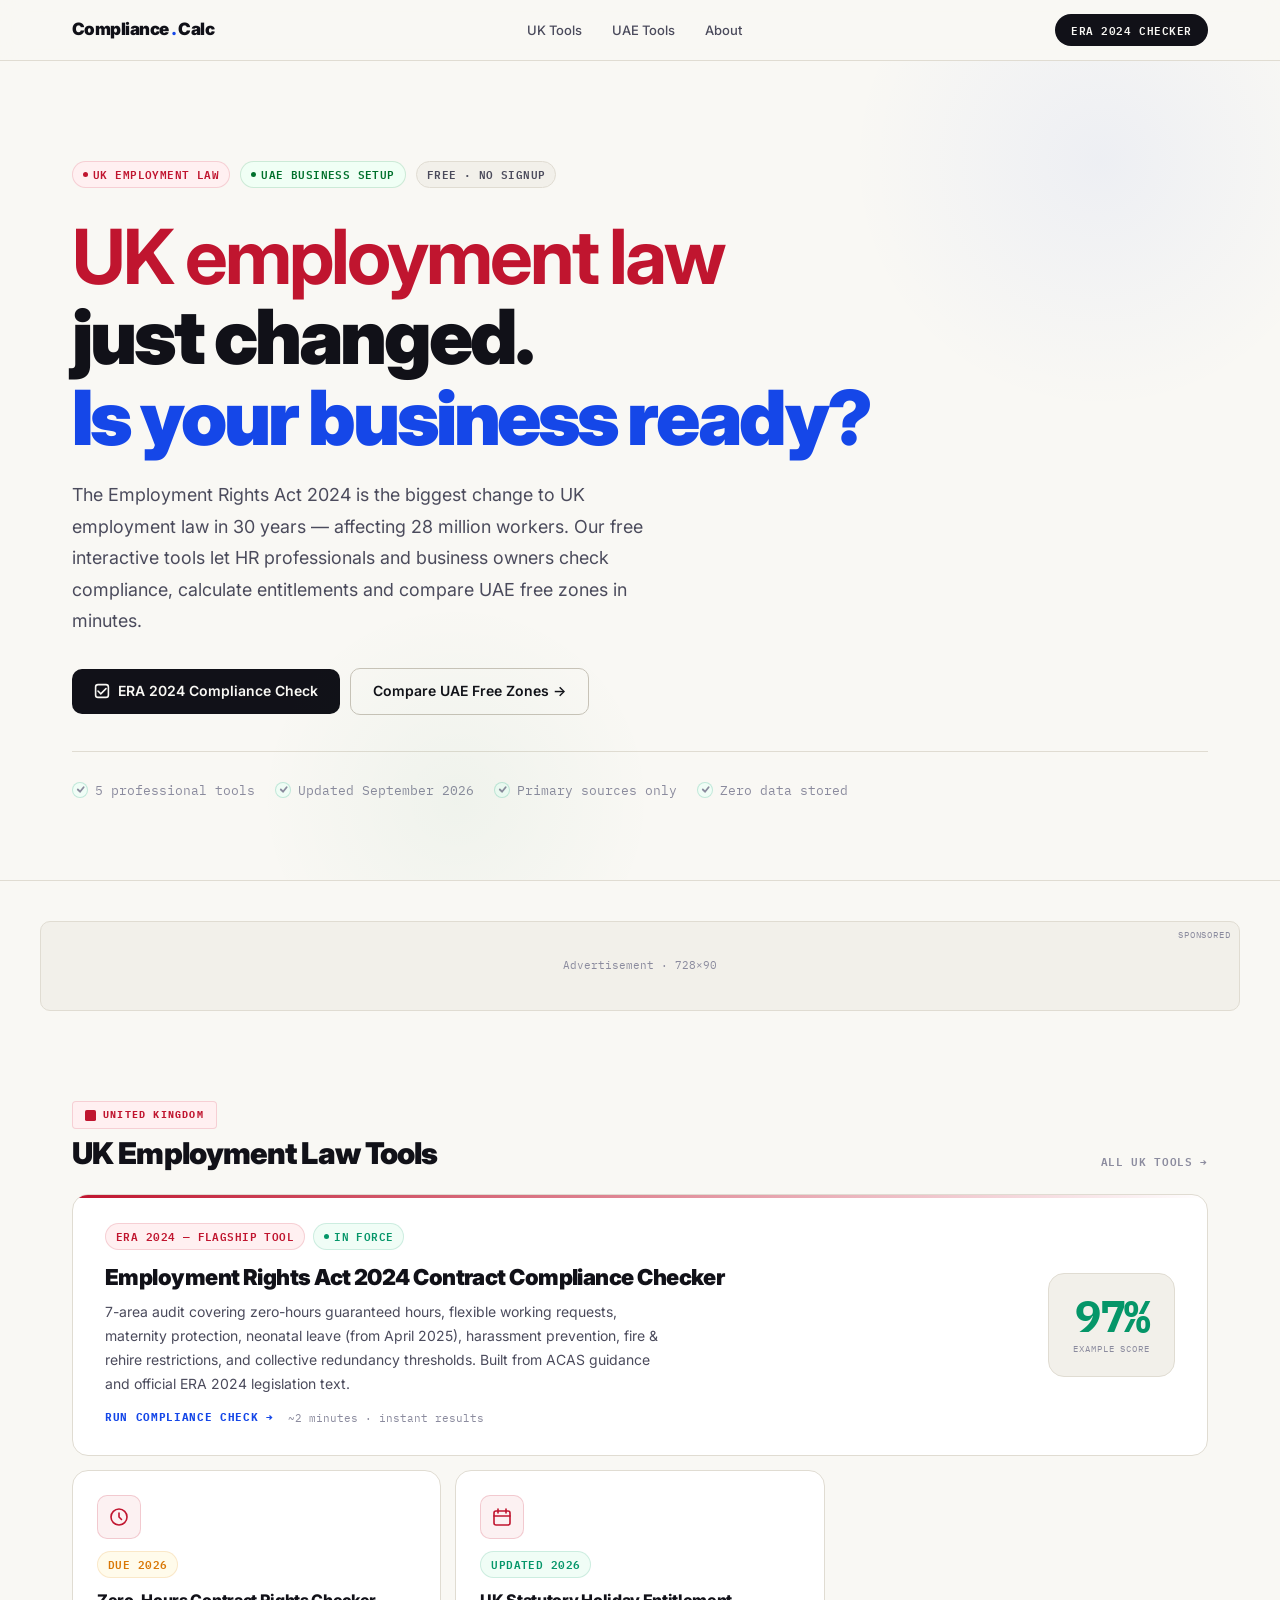
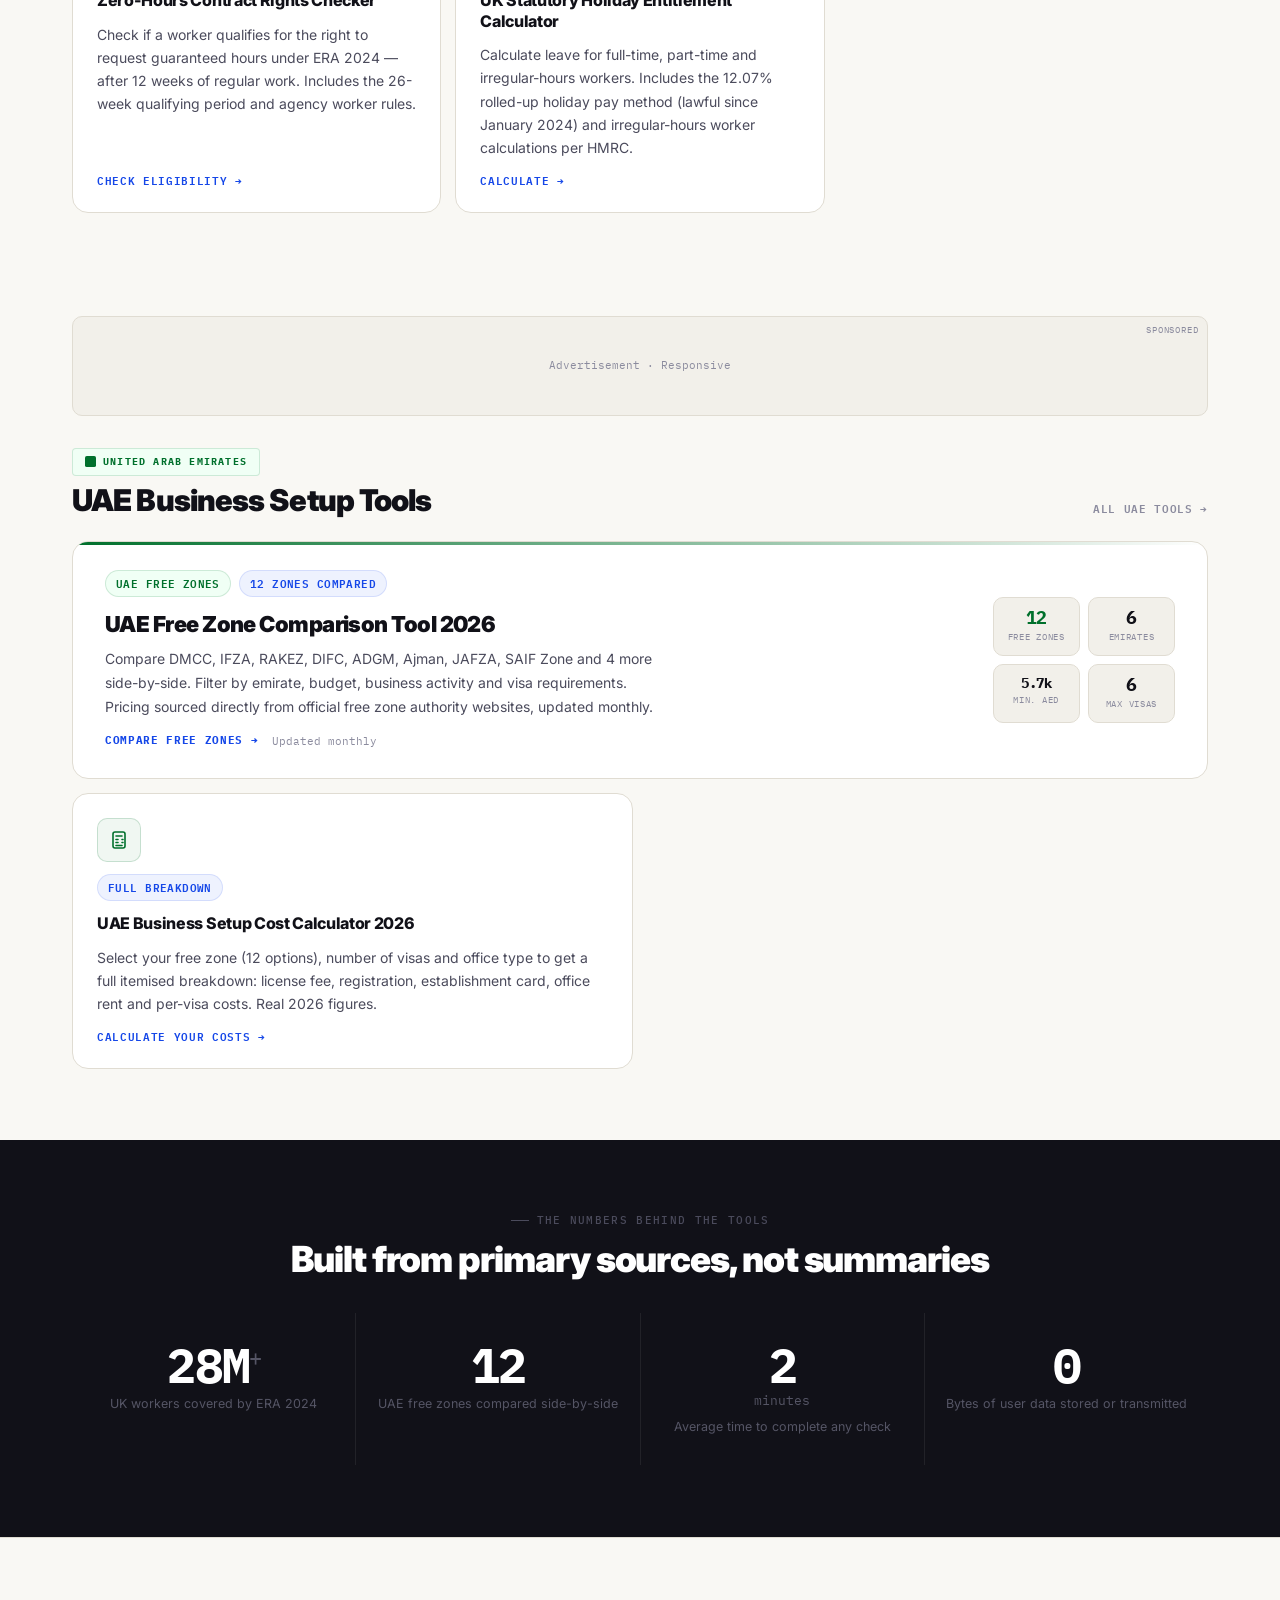
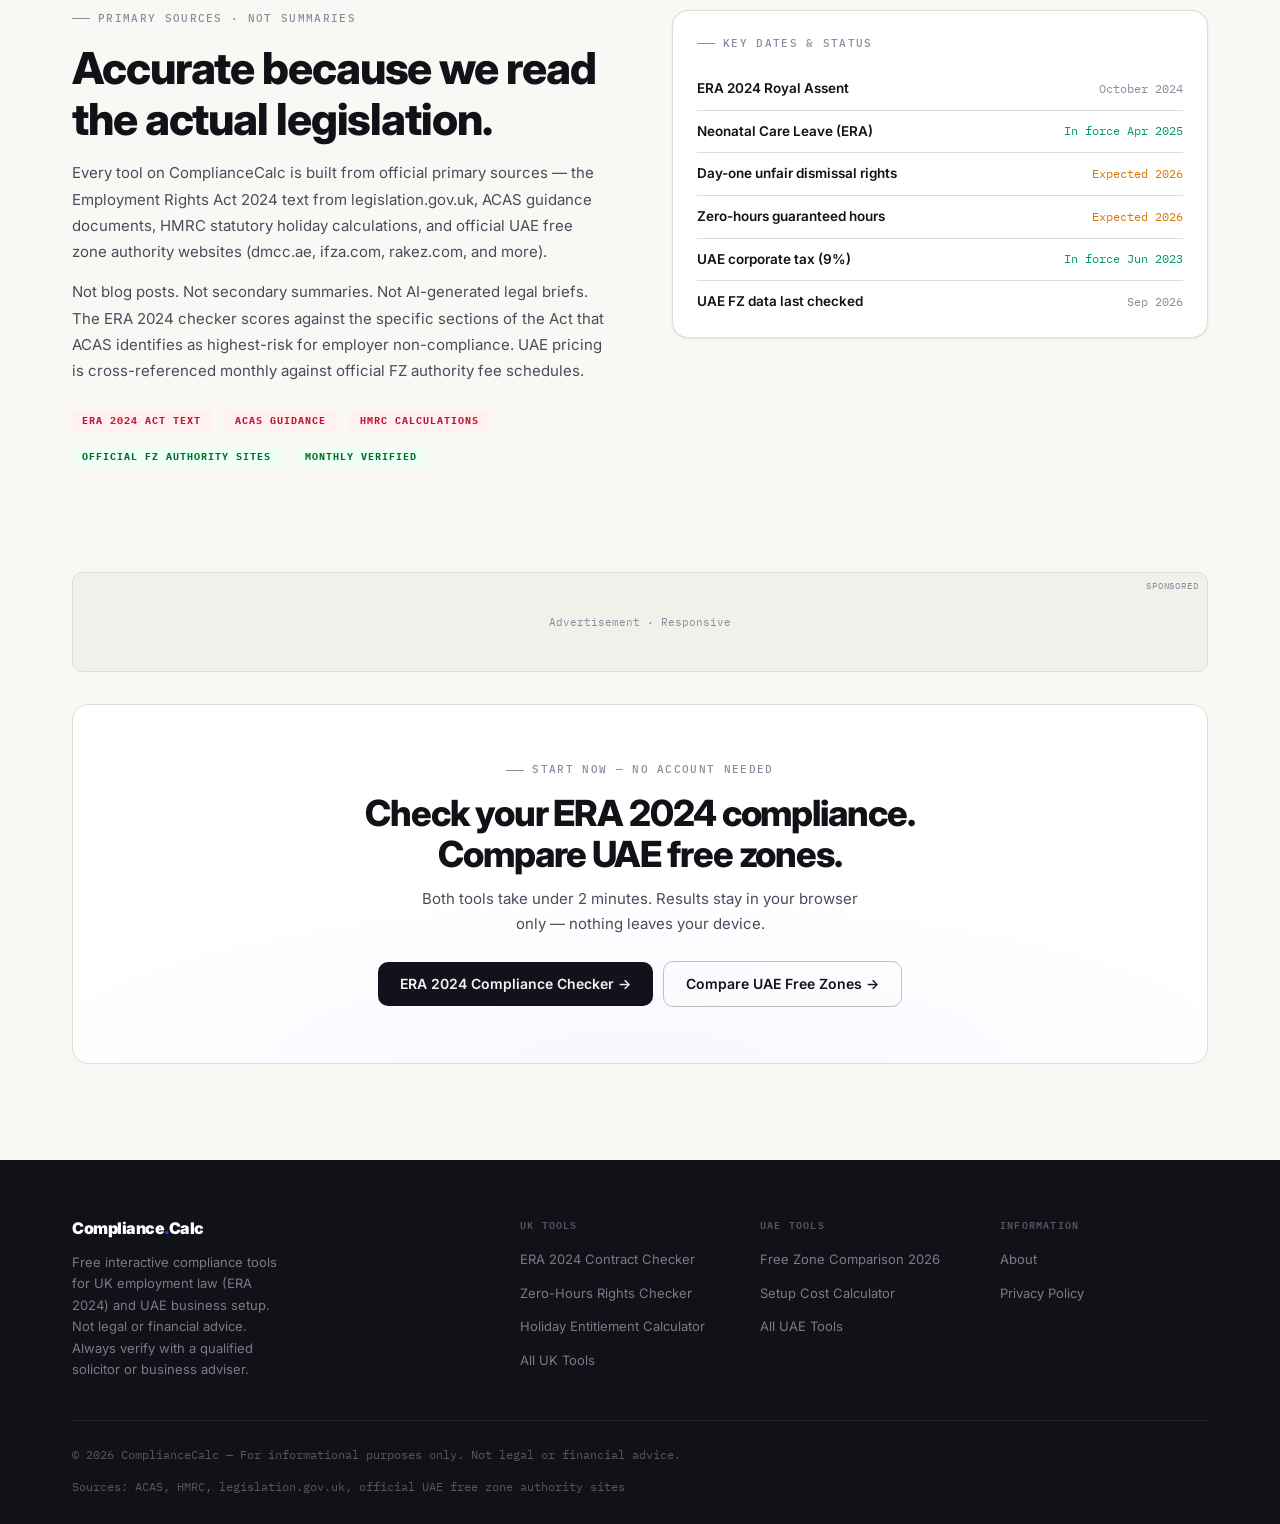
==== commit 4543cd41: "Redesign: premium homepage, SVG icons, date fixes, scroll nav - Full homepage rewrite: bold 76px her" ====
--- a/index.html
+++ b/index.html
@@ -3,12 +3,12 @@
 <head>
 <meta charset="UTF-8">
 <meta name="viewport" content="width=device-width,initial-scale=1">
-<title>ComplianceCalc — Free UK Employment & UAE Business Compliance Tools 2024</title>
-<meta name="description" content="Free professional compliance tools for UK employment law (ERA 2024) and UAE business setup. Compare free zones, calculate holiday entitlement, check zero-hours rights and more.">
+<title>ComplianceCalc — Free UK Employment Law & UAE Business Setup Tools 2026</title>
+<meta name="description" content="Free interactive compliance tools for UK employment law and UAE business setup. ERA 2024 contract checker, holiday entitlement calculator, zero-hours rights checker, UAE free zone comparison and setup cost calculator.">
 <link rel="canonical" href="https://YOUR-DOMAIN.com/">
 <meta name="robots" content="index,follow">
-<meta property="og:title" content="ComplianceCalc — Free UK & UAE Compliance Tools">
-<meta property="og:description" content="Professional-grade compliance calculators for UK employment law and UAE business setup. Free, instant, no signup.">
+<meta property="og:title" content="ComplianceCalc — Free UK Employment & UAE Business Setup Tools">
+<meta property="og:description" content="Interactive compliance tools for UK employment law (ERA 2024) and UAE business setup. Free, instant, no signup required.">
 <meta property="og:type" content="website">
 <meta property="og:url" content="https://YOUR-DOMAIN.com/">
 <link rel="preconnect" href="https://fonts.googleapis.com">
@@ -16,142 +16,192 @@
 <link href="https://fonts.googleapis.com/css2?family=Inter:wght@400;500;600;700;800;900&family=IBM+Plex+Mono:wght@400;500;600;700&display=swap" rel="stylesheet">
 <link rel="stylesheet" href="/shared/styles.css">
 <script type="application/ld+json">
-{"@context":"https://schema.org","@type":"WebSite","name":"ComplianceCalc","url":"https://YOUR-DOMAIN.com","description":"Free UK employment law and UAE business setup compliance tools","potentialAction":{"@type":"SearchAction","target":"https://YOUR-DOMAIN.com/?q={search_term_string}","query-input":"required name=search_term_string"}}
+{"@context":"https://schema.org","@type":"WebSite","name":"ComplianceCalc","url":"https://YOUR-DOMAIN.com","description":"Free interactive compliance tools for UK employment law and UAE business setup","potentialAction":{"@type":"SearchAction","target":"https://YOUR-DOMAIN.com/?q={search_term_string}","query-input":"required name=search_term_string"}}
 </script>
 <script type="application/ld+json">
-{"@context":"https://schema.org","@type":"ItemList","name":"ComplianceCalc Tools","itemListElement":[{"@type":"ListItem","position":1,"item":{"@type":"SoftwareApplication","name":"Employment Rights Act 2024 Contract Compliance Checker","url":"https://YOUR-DOMAIN.com/uk/era-2024-contract-checker","applicationCategory":"BusinessApplication","offers":{"@type":"Offer","price":"0","priceCurrency":"GBP"}}},{"@type":"ListItem","position":2,"item":{"@type":"SoftwareApplication","name":"UAE Free Zone Comparison Tool 2024","url":"https://YOUR-DOMAIN.com/uae/free-zone-comparison","applicationCategory":"BusinessApplication","offers":{"@type":"Offer","price":"0","priceCurrency":"AED"}}},{"@type":"ListItem","position":3,"item":{"@type":"SoftwareApplication","name":"Zero-Hours Contract Rights Checker","url":"https://YOUR-DOMAIN.com/uk/zero-hours-rights-checker","applicationCategory":"BusinessApplication","offers":{"@type":"Offer","price":"0","priceCurrency":"GBP"}}},{"@type":"ListItem","position":4,"item":{"@type":"SoftwareApplication","name":"UK Holiday Entitlement Calculator 2024","url":"https://YOUR-DOMAIN.com/uk/holiday-entitlement-calculator","applicationCategory":"BusinessApplication","offers":{"@type":"Offer","price":"0","priceCurrency":"GBP"}}},{"@type":"ListItem","position":5,"item":{"@type":"SoftwareApplication","name":"UAE Business Setup Cost Calculator 2024","url":"https://YOUR-DOMAIN.com/uae/business-setup-cost-calculator","applicationCategory":"BusinessApplication","offers":{"@type":"Offer","price":"0","priceCurrency":"AED"}}}]}
+{"@context":"https://schema.org","@type":"ItemList","name":"ComplianceCalc Tools","itemListElement":[{"@type":"ListItem","position":1,"item":{"@type":"SoftwareApplication","name":"Employment Rights Act 2024 Contract Compliance Checker","url":"https://YOUR-DOMAIN.com/uk/era-2024-contract-checker","applicationCategory":"BusinessApplication","offers":{"@type":"Offer","price":"0","priceCurrency":"GBP"}}},{"@type":"ListItem","position":2,"item":{"@type":"SoftwareApplication","name":"UAE Free Zone Comparison Tool 2026","url":"https://YOUR-DOMAIN.com/uae/free-zone-comparison","applicationCategory":"BusinessApplication","offers":{"@type":"Offer","price":"0","priceCurrency":"AED"}}},{"@type":"ListItem","position":3,"item":{"@type":"SoftwareApplication","name":"Zero-Hours Contract Rights Checker","url":"https://YOUR-DOMAIN.com/uk/zero-hours-rights-checker","applicationCategory":"BusinessApplication","offers":{"@type":"Offer","price":"0","priceCurrency":"GBP"}}},{"@type":"ListItem","position":4,"item":{"@type":"SoftwareApplication","name":"UK Holiday Entitlement Calculator 2026","url":"https://YOUR-DOMAIN.com/uk/holiday-entitlement-calculator","applicationCategory":"BusinessApplication","offers":{"@type":"Offer","price":"0","priceCurrency":"GBP"}}},{"@type":"ListItem","position":5,"item":{"@type":"SoftwareApplication","name":"UAE Business Setup Cost Calculator 2026","url":"https://YOUR-DOMAIN.com/uae/business-setup-cost-calculator","applicationCategory":"BusinessApplication","offers":{"@type":"Offer","price":"0","priceCurrency":"AED"}}}]}
 </script>
 <style>
-/* ── Page-specific styles ── */
+/* ── Homepage-specific ── */
 .home-hero{
   padding:clamp(56px,8vw,100px) 0 clamp(48px,7vw,80px);
-  background:var(--bg);
   border-bottom:1px solid var(--border);
   position:relative;
   overflow:hidden;
 }
 .home-hero::before{
   content:'';
-  position:absolute;
-  top:-200px;right:-100px;
-  width:600px;height:600px;
-  background:radial-gradient(ellipse at center,rgba(21,71,232,.04) 0%,transparent 70%);
+  position:absolute;top:-160px;right:-80px;
+  width:520px;height:520px;
+  background:radial-gradient(ellipse at center,rgba(21,71,232,.05) 0%,transparent 68%);
   pointer-events:none;
 }
-.hero-kicker{display:flex;align-items:center;gap:16px;margin-bottom:24px;flex-wrap:wrap}
+.home-hero::after{
+  content:'';
+  position:absolute;bottom:-120px;left:20%;
+  width:400px;height:400px;
+  background:radial-gradient(ellipse at center,rgba(0,112,44,.04) 0%,transparent 70%);
+  pointer-events:none;
+}
+.hero-kicker{display:flex;align-items:center;gap:10px;margin-bottom:28px;flex-wrap:wrap}
 .hero-h1{
-  font-size:clamp(38px,6.5vw,80px);
+  font-size:clamp(36px,6vw,76px);
   font-weight:900;
-  letter-spacing:-.035em;
-  line-height:1.07;
-  margin-bottom:20px;
-  max-width:900px;
+  letter-spacing:-.04em;
+  line-height:1.06;
+  margin-bottom:22px;
+  max-width:820px;
 }
 .hero-h1 em{font-style:normal;color:var(--accent)}
-.hero-sub{font-size:clamp(16px,1.5vw,19px);color:var(--text-2);line-height:1.7;max-width:560px;margin-bottom:32px}
-.hero-ctas{display:flex;align-items:center;gap:12px;flex-wrap:wrap}
-.hero-proof{display:flex;align-items:center;gap:20px;margin-top:48px;padding-top:32px;border-top:1px solid var(--border);flex-wrap:wrap}
-.proof-item{display:flex;align-items:center;gap:8px;font-size:13px;color:var(--text-3)}
-.proof-icon{font-size:16px}
+.hero-h1 strong{color:var(--uk)}
+.hero-sub{
+  font-size:clamp(15px,1.4vw,18px);
+  color:var(--text-2);
+  line-height:1.75;
+  max-width:580px;
+  margin-bottom:32px;
+}
+.hero-ctas{display:flex;align-items:center;gap:10px;flex-wrap:wrap;margin-bottom:36px}
+.hero-proof{
+  display:flex;align-items:center;gap:20px;
+  padding-top:28px;border-top:1px solid var(--border);
+  flex-wrap:wrap;
+}
+.proof-item{display:flex;align-items:center;gap:7px;font-size:12.5px;color:var(--text-3);font-family:var(--mono)}
+.proof-check{
+  width:16px;height:16px;border-radius:50%;
+  background:var(--pass-bg);border:1px solid rgba(5,150,105,.2);
+  display:flex;align-items:center;justify-content:center;flex-shrink:0;
+}
 
 /* Tool section */
-.tools-section{padding:clamp(48px,6vw,80px) 0}
+.tools-section{padding:clamp(44px,5.5vw,72px) 0}
 .region-header{
-  display:flex;
-  align-items:flex-end;
-  justify-content:space-between;
-  gap:20px;
-  margin-bottom:28px;
-  flex-wrap:wrap;
-}
-.region-label{
-  display:inline-flex;
-  align-items:center;
-  gap:8px;
-  font-family:var(--mono);
-  font-size:10.5px;
-  font-weight:600;
-  letter-spacing:.12em;
-  text-transform:uppercase;
-  padding:4px 10px;
-  border-radius:3px;
-  margin-bottom:8px;
-}
-.region-label.uk{background:#fff0f1;color:var(--uk);border:1px solid rgba(192,21,47,.15)}
-.region-label.uae{background:#f0fff5;color:var(--uae);border:1px solid rgba(0,112,44,.15)}
-.region-title{font-size:clamp(22px,3vw,32px);font-weight:900;letter-spacing:-.03em;line-height:1.1}
-.region-link{font-family:var(--mono);font-size:11px;font-weight:600;letter-spacing:.06em;text-transform:uppercase;color:var(--text-3);display:flex;align-items:center;gap:6px;transition:color .15s;white-space:nowrap}
+  display:flex;align-items:flex-end;justify-content:space-between;
+  gap:16px;margin-bottom:24px;flex-wrap:wrap;
+}
+.region-badge{
+  display:inline-flex;align-items:center;gap:7px;
+  font-family:var(--mono);font-size:10px;font-weight:700;
+  letter-spacing:.12em;text-transform:uppercase;
+  padding:5px 12px;border-radius:4px;margin-bottom:8px;
+}
+.region-badge.uk{background:#fff0f1;color:var(--uk);border:1px solid rgba(192,21,47,.15)}
+.region-badge.uae{background:#f0fff5;color:var(--uae);border:1px solid rgba(0,112,44,.15)}
+.region-title{font-size:clamp(20px,2.8vw,30px);font-weight:900;letter-spacing:-.03em;line-height:1.1}
+.region-link{
+  font-family:var(--mono);font-size:11px;font-weight:600;
+  letter-spacing:.06em;text-transform:uppercase;
+  color:var(--text-3);display:flex;align-items:center;gap:6px;
+  transition:color .15s;white-space:nowrap;
+}
 .region-link:hover{color:var(--accent)}
 
-/* Featured card (large) */
+/* Tool grid */
+.tools-grid{display:grid;gap:14px}
+.tools-grid-3{grid-template-columns:repeat(3,1fr);grid-template-rows:auto auto}
+.tools-grid-2{grid-template-columns:1fr 1fr}
+@media(max-width:880px){.tools-grid-3{grid-template-columns:1fr 1fr}}
+@media(max-width:580px){.tools-grid-3,.tools-grid-2{grid-template-columns:1fr}}
+
+/* Featured card */
 .featured-card{
-  grid-column:span 2;
   background:var(--bg-white);
+  border:1.5px solid var(--border);
+  border-radius:var(--radius-lg);
+  padding:28px 32px;
+  display:flex;align-items:center;justify-content:space-between;
+  gap:28px;flex-wrap:wrap;
+  grid-column:1/-1;
+  transition:border-color .18s,box-shadow .18s,transform .1s;
+  color:inherit;
+  position:relative;
+  overflow:hidden;
+}
+.featured-card::before{
+  content:'';position:absolute;top:0;left:0;right:0;height:3px;
+}
+.featured-card.fc-uk::before{background:linear-gradient(90deg,var(--uk),rgba(192,21,47,0))}
+.featured-card.fc-uae::before{background:linear-gradient(90deg,var(--uae),rgba(0,112,44,0))}
+.featured-card:hover{border-color:var(--border-dark);box-shadow:var(--shadow);transform:translateY(-2px)}
+.fc-body{flex:1;min-width:240px}
+.fc-meta{display:flex;align-items:center;gap:8px;margin-bottom:14px;flex-wrap:wrap}
+.fc-title{font-size:clamp(17px,2.2vw,22px);font-weight:900;letter-spacing:-.025em;line-height:1.2;margin-bottom:10px;color:var(--text)}
+.fc-desc{font-size:14px;color:var(--text-2);line-height:1.7;max-width:560px}
+.fc-footer{display:flex;align-items:center;gap:14px;margin-top:14px}
+.fc-cta{font-family:var(--mono);font-size:11px;font-weight:700;letter-spacing:.06em;text-transform:uppercase;color:var(--accent)}
+.fc-time{font-family:var(--mono);font-size:10.5px;color:var(--text-3)}
+.fc-visual{flex-shrink:0}
+/* Score ring mock */
+.score-mock{
+  text-align:center;padding:20px 24px;
+  background:var(--bg-muted);
+  border-radius:var(--radius-lg);
   border:1px solid var(--border);
-  border-radius:var(--radius-lg);
-  padding:32px;
-  display:flex;
-  align-items:center;
-  justify-content:space-between;
-  gap:32px;
-  flex-wrap:wrap;
-  transition:border-color .15s,box-shadow .15s;
-}
-.featured-card:hover{border-color:var(--accent);box-shadow:var(--shadow)}
-.featured-card-left{flex:1;min-width:240px}
-.featured-card-left .tc-title{font-size:clamp(18px,2.5vw,24px);margin-bottom:10px}
-.featured-card-left .tc-desc{font-size:15px;max-width:520px;line-height:1.65}
-.featured-card-right{display:flex;align-items:center;gap:12px;flex-shrink:0}
+  min-width:120px;
+}
+.score-mock-num{
+  font-family:var(--mono);font-size:44px;font-weight:700;
+  letter-spacing:-.04em;line-height:1;color:var(--pass);
+}
+.score-mock-label{
+  font-family:var(--mono);font-size:9px;
+  text-transform:uppercase;letter-spacing:.1em;
+  color:var(--text-3);margin-top:4px;
+}
+/* Stat grid mock */
+.stat-grid-mock{display:grid;grid-template-columns:1fr 1fr;gap:8px}
+.stat-cell{
+  padding:11px 14px;text-align:center;
+  background:var(--bg-muted);border-radius:var(--radius);
+  border:1px solid var(--border);
+}
+.stat-cell-num{font-family:var(--mono);font-size:18px;font-weight:700;color:var(--text);letter-spacing:-.03em;line-height:1}
+.stat-cell-lbl{font-family:var(--mono);font-size:9px;text-transform:uppercase;letter-spacing:.08em;color:var(--text-3);margin-top:3px}
 
 /* Stats section */
-.stats-section{
-  background:var(--bg-ink);
-  color:#ededed;
-  padding:clamp(48px,6vw,72px) 0;
-}
-.stats-inner{display:grid;grid-template-columns:repeat(4,1fr);gap:1px;background:rgba(255,255,255,.06)}
-@media(max-width:640px){.stats-inner{grid-template-columns:repeat(2,1fr)}}
-.stat-block{padding:28px 24px;text-align:center;background:var(--bg-ink)}
-.stat-num{font-family:var(--mono);font-size:clamp(28px,5vw,52px);font-weight:700;letter-spacing:-.04em;color:#fff;line-height:1}
-.stat-unit{font-family:var(--mono);font-size:14px;color:#6b6b7e;margin-top:2px}
-.stat-name{font-size:13px;color:#6b6b7e;margin-top:4px}
+.stats-section{background:var(--bg-ink);padding:clamp(44px,6vw,72px) 0}
+.stats-grid{display:grid;grid-template-columns:repeat(4,1fr);gap:1px;background:rgba(255,255,255,.07)}
+@media(max-width:640px){.stats-grid{grid-template-columns:repeat(2,1fr)}}
+.stat-block{padding:28px 20px;text-align:center;background:var(--bg-ink)}
+.stat-num{font-family:var(--mono);font-size:clamp(26px,4.5vw,48px);font-weight:700;letter-spacing:-.04em;color:#fff;line-height:1}
+.stat-unit{font-family:var(--mono);font-size:13px;color:#555565;margin-top:2px}
+.stat-desc{font-size:12.5px;color:#555565;margin-top:5px}
 
 /* About strip */
-.about-strip{
-  padding:clamp(48px,6vw,72px) 0;
-  border-top:1px solid var(--border);
-}
-.about-inner{
-  display:grid;
-  grid-template-columns:1fr 1fr;
-  gap:clamp(40px,5vw,80px);
-  align-items:center;
-}
-@media(max-width:720px){.about-inner{grid-template-columns:1fr}}
-.about-badges{display:flex;flex-wrap:wrap;gap:8px;margin-top:20px}
-
-/* CTA section */
-.cta-section{
-  background:var(--bg-white);
-  border:1px solid var(--border);
-  border-radius:var(--radius-lg);
-  padding:clamp(40px,5vw,64px);
-  text-align:center;
-  margin:0 0 clamp(48px,6vw,72px);
-}
-.cta-section h2{font-size:clamp(24px,3.5vw,40px);letter-spacing:-.03em;margin-bottom:12px}
-.cta-section p{color:var(--text-2);max-width:500px;margin:0 auto 28px;font-size:15px;line-height:1.7}
-
-@media(max-width:680px){
-  .featured-card{grid-column:span 1}
-  .hero-ctas .btn{width:100%}
-}
+.about-strip{padding:clamp(44px,6vw,72px) 0;border-top:1px solid var(--border)}
+.about-grid{display:grid;grid-template-columns:1fr 1fr;gap:clamp(36px,5vw,72px);align-items:start}
+@media(max-width:720px){.about-grid{grid-template-columns:1fr}}
+.about-tag{display:inline-flex;align-items:center;gap:6px;font-family:var(--mono);font-size:10px;font-weight:700;letter-spacing:.1em;text-transform:uppercase;padding:3px 10px;border-radius:3px;margin:6px 6px 0 0}
+.about-tag.uk{background:#fff0f1;color:var(--uk)}
+.about-tag.uae{background:#f0fff5;color:var(--uae)}
+.ref-card{background:var(--bg-white);border:1px solid var(--border);border-radius:var(--radius-lg);padding:24px;box-shadow:var(--shadow-sm)}
+.ref-row{display:flex;justify-content:space-between;align-items:center;padding:10px 0;border-bottom:1px solid var(--border);gap:12px}
+.ref-row:last-child{border-bottom:none;padding-bottom:0}
+.ref-key{font-size:13.5px;font-weight:600;color:var(--text)}
+.ref-val{font-family:var(--mono);font-size:11.5px;color:var(--text-3);text-align:right;flex-shrink:0}
+.ref-val.pass{color:var(--pass)}
+.ref-val.warn{color:var(--warn)}
+
+/* CTA box */
+.cta-box{
+  background:var(--bg-white);border:1.5px solid var(--border);
+  border-radius:var(--radius-lg);padding:clamp(36px,5vw,56px);
+  text-align:center;margin:0 0 clamp(44px,6vw,72px);
+  position:relative;overflow:hidden;
+}
+.cta-box::before{
+  content:'';position:absolute;inset:0;
+  background:radial-gradient(ellipse 60% 50% at 50% 100%,rgba(21,71,232,.04),transparent);
+  pointer-events:none;
+}
+.cta-box h2{font-size:clamp(22px,3.2vw,36px);letter-spacing:-.03em;margin-bottom:10px}
+.cta-box p{color:var(--text-2);max-width:460px;margin:0 auto 24px;font-size:15px;line-height:1.7}
 </style>
 </head>
 <body>
 <a href="#main" class="skip-link">Skip to main content</a>
 
-<!-- NAV -->
 <nav class="site-nav" role="navigation" aria-label="Main">
   <div class="container nav-inner">
     <a href="/" class="nav-logo" aria-label="ComplianceCalc home">Compliance<span class="dot">.</span>Calc</a>
@@ -168,31 +218,51 @@
 </nav>
 
 <main id="main">
+
 <!-- HERO -->
 <section class="home-hero">
   <div class="container">
-    <div class="hero-kicker">
+    <div class="hero-kicker" data-enter>
       <span class="badge badge-uk"><span class="dot"></span>UK Employment Law</span>
       <span class="badge badge-uae"><span class="dot"></span>UAE Business Setup</span>
-      <span class="badge badge-blue">Free — No Signup</span>
-    </div>
-    <h1 class="hero-h1" data-enter>Professional compliance tools,<br><em>free and instant.</em></h1>
-    <p class="hero-sub" data-enter data-enter-delay="1">Check UK employment contracts against ERA 2024, compare UAE free zones side-by-side, and calculate exact costs — in seconds. Used by HR teams and consultants.</p>
-    <div class="hero-ctas" data-enter data-enter-delay="2">
-      <a href="/uk/era-2024-contract-checker" class="btn btn-primary">ERA 2024 Contract Checker →</a>
-      <a href="/uae/free-zone-comparison" class="btn btn-outline">Compare UAE Free Zones →</a>
-    </div>
-    <div class="hero-proof" data-enter data-enter-delay="3">
-      <div class="proof-item"><span class="proof-icon">✓</span>5 professional tools</div>
-      <div class="proof-item"><span class="proof-icon">✓</span>Updated September 2026</div>
-      <div class="proof-item"><span class="proof-icon">✓</span>Not legal advice — always verify with a solicitor</div>
-      <div class="proof-item"><span class="proof-icon">✓</span>No data stored</div>
+      <span class="badge badge-neutral">Free · No Signup</span>
+    </div>
+    <h1 class="hero-h1" data-enter data-enter-delay="1">
+      <strong>UK employment law</strong><br>just changed.<br><em>Is your business ready?</em>
+    </h1>
+    <p class="hero-sub" data-enter data-enter-delay="2">The Employment Rights Act 2024 is the biggest change to UK employment law in 30 years — affecting 28 million workers. Our free interactive tools let HR professionals and business owners check compliance, calculate entitlements and compare UAE free zones in minutes.</p>
+    <div class="hero-ctas" data-enter data-enter-delay="3">
+      <a href="/uk/era-2024-contract-checker" class="btn btn-primary">
+        <svg width="16" height="16" viewBox="0 0 20 20" fill="none" stroke="currentColor" stroke-width="2" stroke-linecap="round"><path d="M5 10l3.5 3.5L15 7"/><rect x="2" y="2" width="16" height="16" rx="3"/></svg>
+        ERA 2024 Compliance Check
+      </a>
+      <a href="/uae/free-zone-comparison" class="btn btn-outline">
+        Compare UAE Free Zones →
+      </a>
+    </div>
+    <div class="hero-proof" data-enter data-enter-delay="4">
+      <div class="proof-item">
+        <div class="proof-check"><svg width="9" height="9" viewBox="0 0 10 10" fill="none" stroke="currentColor" stroke-width="2" stroke-linecap="round"><path d="M2 5l2.5 2.5 4-5"/></svg></div>
+        5 professional tools
+      </div>
+      <div class="proof-item">
+        <div class="proof-check"><svg width="9" height="9" viewBox="0 0 10 10" fill="none" stroke="currentColor" stroke-width="2" stroke-linecap="round"><path d="M2 5l2.5 2.5 4-5"/></svg></div>
+        Updated September 2026
+      </div>
+      <div class="proof-item">
+        <div class="proof-check"><svg width="9" height="9" viewBox="0 0 10 10" fill="none" stroke="currentColor" stroke-width="2" stroke-linecap="round"><path d="M2 5l2.5 2.5 4-5"/></svg></div>
+        Primary sources only
+      </div>
+      <div class="proof-item">
+        <div class="proof-check"><svg width="9" height="9" viewBox="0 0 10 10" fill="none" stroke="currentColor" stroke-width="2" stroke-linecap="round"><path d="M2 5l2.5 2.5 4-5"/></svg></div>
+        Zero data stored
+      </div>
     </div>
   </div>
 </section>
 
-<!-- AD ZONE: Leaderboard -->
-<div class="container">
+<!-- AD ZONE -->
+<div class="container" style="padding:20px 0 0">
   <div class="ad-zone ad-zone--leaderboard" aria-label="Advertisement">
     <div class="ad-zone-placeholder">Advertisement · 728×90</div>
   </div>
@@ -203,47 +273,64 @@
   <div class="container">
     <div class="region-header" data-enter>
       <div>
-        <div class="region-label uk">&#127463;&#127479; United Kingdom</div>
+        <div class="region-badge uk">
+          <svg width="11" height="11" viewBox="0 0 12 12" fill="currentColor"><rect width="12" height="12" rx="2"/></svg>
+          United Kingdom
+        </div>
         <h2 class="region-title">UK Employment Law Tools</h2>
       </div>
-      <a href="/uk" class="region-link">View all UK tools →</a>
-    </div>
-    <div class="section-grid section-grid-2" style="grid-template-columns:1fr 1fr 1fr">
-
-      <a href="/uk/era-2024-contract-checker" class="featured-card" style="grid-column:span 3;color:inherit" data-enter>
-        <div class="featured-card-left">
-          <div style="display:flex;align-items:center;gap:10px;margin-bottom:12px">
+      <a href="/uk" class="region-link">All UK tools →</a>
+    </div>
+
+    <div class="tools-grid tools-grid-3">
+
+      <!-- ERA 2024 — Featured -->
+      <a href="/uk/era-2024-contract-checker" class="featured-card fc-uk" data-enter>
+        <div class="fc-body">
+          <div class="fc-meta">
             <span class="badge badge-uk">ERA 2024 — Flagship Tool</span>
             <span class="badge badge-pass"><span class="dot"></span>In force</span>
           </div>
-          <h3 class="tc-title">Employment Rights Act 2024 Contract Compliance Checker</h3>
-          <p class="tc-desc">7-step compliance audit covering zero-hours, flexible working, maternity protection, neonatal leave, harassment prevention, fire &amp; rehire, and collective redundancy. Get an instant score with specific action items.</p>
-          <div style="display:flex;align-items:center;gap:12px;margin-top:16px">
-            <span class="tc-link">Run compliance check →</span>
-            <span style="font-family:var(--mono);font-size:11px;color:var(--text-3)">~2 minutes</span>
-          </div>
-        </div>
-        <div class="featured-card-right">
-          <div style="text-align:center;padding:20px 28px;background:var(--bg-muted);border-radius:var(--radius-lg);border:1px solid var(--border)">
-            <div style="font-family:var(--mono);font-size:48px;font-weight:700;letter-spacing:-.04em;color:var(--pass);line-height:1">97%</div>
-            <div style="font-family:var(--mono);font-size:10px;text-transform:uppercase;letter-spacing:.1em;color:var(--text-3);margin-top:4px">Example score</div>
-          </div>
-        </div>
-      </a>
-
+          <h3 class="fc-title">Employment Rights Act 2024 Contract Compliance Checker</h3>
+          <p class="fc-desc">7-area audit covering zero-hours guaranteed hours, flexible working requests, maternity protection, neonatal leave (from April 2025), harassment prevention, fire &amp; rehire restrictions, and collective redundancy thresholds. Built from ACAS guidance and official ERA 2024 legislation text.</p>
+          <div class="fc-footer">
+            <span class="fc-cta">Run compliance check →</span>
+            <span class="fc-time">~2 minutes · instant results</span>
+          </div>
+        </div>
+        <div class="fc-visual">
+          <div class="score-mock">
+            <div class="score-mock-num">97%</div>
+            <div class="score-mock-label">Example score</div>
+          </div>
+        </div>
+      </a>
+
+      <!-- Zero-hours -->
       <a href="/uk/zero-hours-rights-checker" class="tool-card" style="color:inherit" data-enter data-enter-delay="1">
-        <div class="tc-icon">📊</div>
-        <span class="badge badge-warn" style="align-self:flex-start">Expected 2026</span>
+        <div class="tc-icon tc-icon--uk">
+          <svg width="20" height="20" viewBox="0 0 20 20" fill="none" stroke="currentColor" stroke-width="1.6" stroke-linecap="round">
+            <circle cx="10" cy="10" r="8"/>
+            <path d="M10 6v4l2.5 2.5"/>
+          </svg>
+        </div>
+        <span class="badge badge-warn" style="align-self:flex-start">Due 2026</span>
         <h3 class="tc-title">Zero-Hours Contract Rights Checker</h3>
-        <p class="tc-desc">Find out if a worker qualifies for the right to request guaranteed hours under ERA 2024 after 12 weeks of regular work.</p>
+        <p class="tc-desc">Check if a worker qualifies for the right to request guaranteed hours under ERA 2024 — after 12 weeks of regular work. Includes the 26-week qualifying period and agency worker rules.</p>
         <span class="tc-link">Check eligibility →</span>
       </a>
 
+      <!-- Holiday calculator -->
       <a href="/uk/holiday-entitlement-calculator" class="tool-card" style="color:inherit" data-enter data-enter-delay="2">
-        <div class="tc-icon">📅</div>
-        <span class="badge badge-pass" style="align-self:flex-start">Updated Jan 2024</span>
-        <h3 class="tc-title">UK Holiday Entitlement Calculator 2024</h3>
-        <p class="tc-desc">Calculate statutory holiday for full-time, part-time and irregular/zero-hours workers. Includes the 12.07% rolled-up holiday pay method, now lawful from January 2024.</p>
+        <div class="tc-icon tc-icon--uk">
+          <svg width="20" height="20" viewBox="0 0 20 20" fill="none" stroke="currentColor" stroke-width="1.6" stroke-linecap="round">
+            <rect x="2" y="4" width="16" height="14" rx="2"/>
+            <path d="M14 2v4M6 2v4M2 9h16"/>
+          </svg>
+        </div>
+        <span class="badge badge-pass" style="align-self:flex-start">Updated 2026</span>
+        <h3 class="tc-title">UK Statutory Holiday Entitlement Calculator</h3>
+        <p class="tc-desc">Calculate leave for full-time, part-time and irregular-hours workers. Includes the 12.07% rolled-up holiday pay method (lawful since January 2024) and irregular-hours worker calculations per HMRC.</p>
         <span class="tc-link">Calculate →</span>
       </a>
 
@@ -251,7 +338,7 @@
   </div>
 </section>
 
-<!-- AD ZONE: Mid-page -->
+<!-- AD ZONE -->
 <div class="container">
   <div class="ad-zone ad-zone--in-content" aria-label="Advertisement">
     <div class="ad-zone-placeholder">Advertisement · Responsive</div>
@@ -263,60 +350,65 @@
   <div class="container">
     <div class="region-header" data-enter>
       <div>
-        <div class="region-label uae">&#127462;&#127466; United Arab Emirates</div>
+        <div class="region-badge uae">
+          <svg width="11" height="11" viewBox="0 0 12 12" fill="currentColor"><rect width="12" height="12" rx="2"/></svg>
+          United Arab Emirates
+        </div>
         <h2 class="region-title">UAE Business Setup Tools</h2>
       </div>
-      <a href="/uae" class="region-link">View all UAE tools →</a>
-    </div>
-    <div class="section-grid section-grid-2" style="grid-template-columns:1fr 1fr">
-
-      <a href="/uae/free-zone-comparison" class="featured-card" style="grid-column:span 2;color:inherit" data-enter>
-        <div class="featured-card-left">
-          <div style="display:flex;align-items:center;gap:10px;margin-bottom:12px">
+      <a href="/uae" class="region-link">All UAE tools →</a>
+    </div>
+
+    <div class="tools-grid tools-grid-2">
+
+      <!-- UAE Free Zone — Featured -->
+      <a href="/uae/free-zone-comparison" class="featured-card fc-uae" data-enter>
+        <div class="fc-body">
+          <div class="fc-meta">
             <span class="badge badge-uae">UAE Free Zones</span>
             <span class="badge badge-blue">12 zones compared</span>
           </div>
-          <h3 class="tc-title">UAE Free Zone Comparison Tool 2024</h3>
-          <p class="tc-desc">Compare DMCC, IFZA, RAKEZ, DIFC, ADGM, Ajman Free Zone and 6 more side-by-side. Filter by emirate, budget (AED), business activity and visa requirements. Live pricing data, last updated September 2026.</p>
-          <div style="display:flex;align-items:center;gap:12px;margin-top:16px">
-            <span class="tc-link">Compare free zones →</span>
-            <span style="font-family:var(--mono);font-size:11px;color:var(--text-3)">Updated monthly</span>
-          </div>
-        </div>
-        <div class="featured-card-right">
-          <div style="display:grid;grid-template-columns:1fr 1fr;gap:8px">
-            <div style="padding:12px 14px;background:var(--bg-muted);border-radius:var(--radius);border:1px solid var(--border);text-align:center">
-              <div style="font-family:var(--mono);font-size:22px;font-weight:700;color:var(--uae)">12</div>
-              <div style="font-family:var(--mono);font-size:9px;text-transform:uppercase;letter-spacing:.08em;color:var(--text-3);margin-top:2px">Free zones</div>
+          <h3 class="fc-title">UAE Free Zone Comparison Tool 2026</h3>
+          <p class="fc-desc">Compare DMCC, IFZA, RAKEZ, DIFC, ADGM, Ajman, JAFZA, SAIF Zone and 4 more side-by-side. Filter by emirate, budget, business activity and visa requirements. Pricing sourced directly from official free zone authority websites, updated monthly.</p>
+          <div class="fc-footer">
+            <span class="fc-cta">Compare free zones →</span>
+            <span class="fc-time">Updated monthly</span>
+          </div>
+        </div>
+        <div class="fc-visual">
+          <div class="stat-grid-mock">
+            <div class="stat-cell">
+              <div class="stat-cell-num" style="color:var(--uae)">12</div>
+              <div class="stat-cell-lbl">Free zones</div>
             </div>
-            <div style="padding:12px 14px;background:var(--bg-muted);border-radius:var(--radius);border:1px solid var(--border);text-align:center">
-              <div style="font-family:var(--mono);font-size:22px;font-weight:700;color:var(--text)">7</div>
-              <div style="font-family:var(--mono);font-size:9px;text-transform:uppercase;letter-spacing:.08em;color:var(--text-3);margin-top:2px">Emirates</div>
+            <div class="stat-cell">
+              <div class="stat-cell-num">6</div>
+              <div class="stat-cell-lbl">Emirates</div>
             </div>
-            <div style="padding:12px 14px;background:var(--bg-muted);border-radius:var(--radius);border:1px solid var(--border);text-align:center">
-              <div style="font-family:var(--mono);font-size:17px;font-weight:700;color:var(--text)">AED 5.7k</div>
-              <div style="font-family:var(--mono);font-size:9px;text-transform:uppercase;letter-spacing:.08em;color:var(--text-3);margin-top:2px">Min. cost</div>
+            <div class="stat-cell">
+              <div class="stat-cell-num" style="font-size:14px">5.7k</div>
+              <div class="stat-cell-lbl">Min. AED</div>
             </div>
-            <div style="padding:12px 14px;background:var(--bg-muted);border-radius:var(--radius);border:1px solid var(--border);text-align:center">
-              <div style="font-family:var(--mono);font-size:17px;font-weight:700;color:var(--text)">6</div>
-              <div style="font-family:var(--mono);font-size:9px;text-transform:uppercase;letter-spacing:.08em;color:var(--text-3);margin-top:2px">Max visas</div>
+            <div class="stat-cell">
+              <div class="stat-cell-num">6</div>
+              <div class="stat-cell-lbl">Max visas</div>
             </div>
           </div>
         </div>
       </a>
 
-      <a href="/uae/business-setup-cost-calculator" class="tool-card" style="grid-column:span 2;color:inherit;flex-direction:row;align-items:center;gap:24px" data-enter data-enter-delay="1">
-        <div style="flex:1">
-          <div style="display:flex;align-items:center;gap:10px;margin-bottom:10px">
-            <div class="tc-icon">💰</div>
-            <span class="badge badge-blue">Full cost breakdown</span>
-          </div>
-          <h3 class="tc-title" style="margin-bottom:8px">UAE Business Setup Cost Calculator 2024</h3>
-          <p class="tc-desc">Select your free zone, number of visas (1–6) and office type to get a full itemised breakdown: license fee, registration, establishment card, office rent and visa costs. Covers 12 free zones.</p>
-        </div>
-        <div style="flex-shrink:0">
-          <span class="tc-link">Calculate your costs →</span>
-        </div>
+      <!-- UAE Cost Calculator -->
+      <a href="/uae/business-setup-cost-calculator" class="tool-card" style="color:inherit" data-enter data-enter-delay="1">
+        <div class="tc-icon tc-icon--uae">
+          <svg width="20" height="20" viewBox="0 0 20 20" fill="none" stroke="currentColor" stroke-width="1.6" stroke-linecap="round">
+            <rect x="4" y="2" width="12" height="16" rx="2"/>
+            <path d="M7 6h6M7 9.5h2m4 0h1M7 12.5h2m4 0h1M7 15.5h6"/>
+          </svg>
+        </div>
+        <span class="badge badge-blue" style="align-self:flex-start">Full breakdown</span>
+        <h3 class="tc-title">UAE Business Setup Cost Calculator 2026</h3>
+        <p class="tc-desc">Select your free zone (12 options), number of visas and office type to get a full itemised breakdown: license fee, registration, establishment card, office rent and per-visa costs. Real 2026 figures.</p>
+        <span class="tc-link">Calculate your costs →</span>
       </a>
 
     </div>
@@ -326,73 +418,77 @@
 <!-- STATS -->
 <section class="stats-section" data-enter>
   <div class="container">
-    <div style="text-align:center;margin-bottom:36px">
-      <div class="t-eye" style="justify-content:center;color:#555565;margin-bottom:12px">Why ComplianceCalc</div>
-      <h2 style="font-size:clamp(24px,3.5vw,40px);letter-spacing:-.03em;color:#fff">The numbers behind the tools</h2>
-    </div>
-    <div class="stats-inner">
+    <div style="text-align:center;margin-bottom:32px">
+      <div class="t-eye" style="justify-content:center;color:#4b4b5c;margin-bottom:10px">The numbers behind the tools</div>
+      <h2 style="font-size:clamp(22px,3vw,36px);letter-spacing:-.03em;color:#fff;font-weight:900">Built from primary sources, not summaries</h2>
+    </div>
+    <div class="stats-grid">
       <div class="stat-block">
-        <div class="stat-num">5</div>
-        <div class="stat-name">Professional tools</div>
+        <div class="stat-num">28M<span style="font-size:.45em;vertical-align:super;font-weight:400;color:#555565">+</span></div>
+        <div class="stat-desc">UK workers covered by ERA 2024</div>
       </div>
       <div class="stat-block">
         <div class="stat-num">12</div>
-        <div class="stat-name">UAE free zones covered</div>
+        <div class="stat-desc">UAE free zones compared side-by-side</div>
       </div>
       <div class="stat-block">
-        <div class="stat-num">8</div>
-        <div class="stat-name">ERA 2024 compliance areas</div>
+        <div class="stat-num">2</div>
+        <div class="stat-unit">minutes</div>
+        <div class="stat-desc">Average time to complete any check</div>
       </div>
       <div class="stat-block">
         <div class="stat-num">0</div>
-        <div class="stat-name">Data stored about you</div>
+        <div class="stat-desc">Bytes of user data stored or transmitted</div>
       </div>
     </div>
   </div>
 </section>
 
 <!-- ABOUT -->
-<section class="about-strip section">
+<section class="about-strip">
   <div class="container">
-    <div class="about-inner">
+    <div class="about-grid">
       <div data-enter>
-        <div class="t-eye mb-16">About these tools</div>
-        <h2 class="display-sm" style="margin-bottom:16px">Built for precision,<br>not approximation.</h2>
-        <div class="prose">
-          <p>ComplianceCalc tools are built from primary sources: the Employment Rights Act 2024 text, ACAS guidance, HMRC calculations, and official UAE free zone authority data — not secondary summaries or hearsay.</p>
-          <p>Every tool is updated when legislation or pricing changes. UAE free zone cost data is verified monthly against official authority websites. UK law tools are reviewed against ACAS updates and secondary legislation.</p>
-        </div>
-        <div class="about-badges">
-          <span class="pill">Not legal advice</span>
-          <span class="pill">Primary sources</span>
-          <span class="pill">Monthly updates</span>
-          <span class="pill">GDPR-friendly — no tracking</span>
+        <div class="t-eye mb-16">Primary sources · not summaries</div>
+        <h2 class="display-sm" style="margin-bottom:16px">Accurate because we read<br>the actual legislation.</h2>
+        <div class="prose" style="margin-bottom:20px">
+          <p>Every tool on ComplianceCalc is built from official primary sources — the Employment Rights Act 2024 text from legislation.gov.uk, ACAS guidance documents, HMRC statutory holiday calculations, and official UAE free zone authority websites (dmcc.ae, ifza.com, rakez.com, and more).</p>
+          <p>Not blog posts. Not secondary summaries. Not AI-generated legal briefs. The ERA 2024 checker scores against the specific sections of the Act that ACAS identifies as highest-risk for employer non-compliance. UAE pricing is cross-referenced monthly against official FZ authority fee schedules.</p>
+        </div>
+        <div style="display:flex;flex-wrap:wrap;gap:8px">
+          <span class="about-tag uk">ERA 2024 Act text</span>
+          <span class="about-tag uk">ACAS guidance</span>
+          <span class="about-tag uk">HMRC calculations</span>
+          <span class="about-tag uae">Official FZ authority sites</span>
+          <span class="about-tag uae">Monthly verified</span>
         </div>
       </div>
       <div data-enter data-enter-delay="1">
-        <div style="background:var(--bg-white);border:1px solid var(--border);border-radius:var(--radius-lg);padding:28px;box-shadow:var(--shadow)">
-          <div class="t-eye mb-16">Quick reference</div>
-          <div style="display:flex;flex-direction:column;gap:14px">
-            <div style="display:flex;justify-content:space-between;align-items:center;padding:12px 0;border-bottom:1px solid var(--border)">
-              <span style="font-size:14px;font-weight:600">ERA 2024 Royal Assent</span>
-              <span style="font-family:var(--mono);font-size:12px;color:var(--text-3)">Oct 2024</span>
-            </div>
-            <div style="display:flex;justify-content:space-between;align-items:center;padding:12px 0;border-bottom:1px solid var(--border)">
-              <span style="font-size:14px;font-weight:600">Neonatal Care Leave</span>
-              <span style="font-family:var(--mono);font-size:12px;color:var(--pass)">In force Apr 2025</span>
-            </div>
-            <div style="display:flex;justify-content:space-between;align-items:center;padding:12px 0;border-bottom:1px solid var(--border)">
-              <span style="font-size:14px;font-weight:600">Zero-hours guaranteed hours</span>
-              <span style="font-family:var(--mono);font-size:12px;color:var(--warn)">Expected 2026</span>
-            </div>
-            <div style="display:flex;justify-content:space-between;align-items:center;padding:12px 0;border-bottom:1px solid var(--border)">
-              <span style="font-size:14px;font-weight:600">Day-one dismissal rights</span>
-              <span style="font-family:var(--mono);font-size:12px;color:var(--warn)">Expected 2026</span>
-            </div>
-            <div style="display:flex;justify-content:space-between;align-items:center;padding:12px 0">
-              <span style="font-size:14px;font-weight:600">UAE data last updated</span>
-              <span style="font-family:var(--mono);font-size:12px;color:var(--text-3)">Sep 2026</span>
-            </div>
+        <div class="ref-card">
+          <div class="t-eye mb-16">Key dates &amp; status</div>
+          <div class="ref-row">
+            <span class="ref-key">ERA 2024 Royal Assent</span>
+            <span class="ref-val">October 2024</span>
+          </div>
+          <div class="ref-row">
+            <span class="ref-key">Neonatal Care Leave (ERA)</span>
+            <span class="ref-val pass">In force Apr 2025</span>
+          </div>
+          <div class="ref-row">
+            <span class="ref-key">Day-one unfair dismissal rights</span>
+            <span class="ref-val warn">Expected 2026</span>
+          </div>
+          <div class="ref-row">
+            <span class="ref-key">Zero-hours guaranteed hours</span>
+            <span class="ref-val warn">Expected 2026</span>
+          </div>
+          <div class="ref-row">
+            <span class="ref-key">UAE corporate tax (9%)</span>
+            <span class="ref-val pass">In force Jun 2023</span>
+          </div>
+          <div class="ref-row">
+            <span class="ref-key">UAE FZ data last checked</span>
+            <span class="ref-val">Sep 2026</span>
           </div>
         </div>
       </div>
@@ -400,7 +496,7 @@
   </div>
 </section>
 
-<!-- AD ZONE: Bottom -->
+<!-- AD ZONE -->
 <div class="container">
   <div class="ad-zone ad-zone--in-content" aria-label="Advertisement">
     <div class="ad-zone-placeholder">Advertisement · Responsive</div>
@@ -409,12 +505,12 @@
 
 <!-- CTA -->
 <div class="container">
-  <div class="cta-section" data-enter>
-    <div class="t-eye" style="justify-content:center;margin-bottom:16px">Start now — free</div>
-    <h2>Start your compliance check</h2>
-    <p>Both tools take under 2 minutes. No account required. Results stay in your browser only.</p>
-    <div style="display:flex;align-items:center;justify-content:center;gap:12px;flex-wrap:wrap">
-      <a href="/uk/era-2024-contract-checker" class="btn btn-primary">Check ERA 2024 Compliance →</a>
+  <div class="cta-box" data-enter>
+    <div class="t-eye" style="justify-content:center;margin-bottom:14px">Start now — no account needed</div>
+    <h2>Check your ERA 2024 compliance.<br>Compare UAE free zones.</h2>
+    <p>Both tools take under 2 minutes. Results stay in your browser only — nothing leaves your device.</p>
+    <div style="display:flex;align-items:center;justify-content:center;gap:10px;flex-wrap:wrap">
+      <a href="/uk/era-2024-contract-checker" class="btn btn-primary">ERA 2024 Compliance Checker →</a>
       <a href="/uae/free-zone-comparison" class="btn btn-outline">Compare UAE Free Zones →</a>
     </div>
   </div>
@@ -422,28 +518,27 @@
 
 </main>
 
-<!-- FOOTER -->
 <footer class="site-footer" role="contentinfo">
   <div class="container">
     <div class="footer-grid">
       <div>
         <div class="footer-logo">Compliance<span class="dot">.</span>Calc</div>
-        <p class="footer-tagline">Free professional compliance tools for UK employment law and UAE business setup. Not legal or financial advice.</p>
+        <p class="footer-tagline">Free interactive compliance tools for UK employment law (ERA 2024) and UAE business setup. Not legal or financial advice. Always verify with a qualified solicitor or business adviser.</p>
       </div>
       <div>
         <div class="footer-col-title">UK Tools</div>
         <ul class="footer-links">
-          <li><a href="/uk/era-2024-contract-checker">ERA 2024 Checker</a></li>
-          <li><a href="/uk/zero-hours-rights-checker">Zero-Hours Checker</a></li>
-          <li><a href="/uk/holiday-entitlement-calculator">Holiday Calculator</a></li>
+          <li><a href="/uk/era-2024-contract-checker">ERA 2024 Contract Checker</a></li>
+          <li><a href="/uk/zero-hours-rights-checker">Zero-Hours Rights Checker</a></li>
+          <li><a href="/uk/holiday-entitlement-calculator">Holiday Entitlement Calculator</a></li>
           <li><a href="/uk">All UK Tools</a></li>
         </ul>
       </div>
       <div>
         <div class="footer-col-title">UAE Tools</div>
         <ul class="footer-links">
-          <li><a href="/uae/free-zone-comparison">Free Zone Comparison</a></li>
-          <li><a href="/uae/business-setup-cost-calculator">Cost Calculator</a></li>
+          <li><a href="/uae/free-zone-comparison">Free Zone Comparison 2026</a></li>
+          <li><a href="/uae/business-setup-cost-calculator">Setup Cost Calculator</a></li>
           <li><a href="/uae">All UAE Tools</a></li>
         </ul>
       </div>
@@ -457,7 +552,7 @@
     </div>
     <div class="footer-bottom">
       <span class="footer-note">&copy; 2026 ComplianceCalc &mdash; For informational purposes only. Not legal or financial advice.</span>
-      <span class="footer-note">Updated September 2026</span>
+      <span class="footer-note">Sources: ACAS, HMRC, legislation.gov.uk, official UAE free zone authority sites</span>
     </div>
   </div>
 </footer>
--- a/shared/styles.css
+++ b/shared/styles.css
@@ -154,9 +154,13 @@
 }
 .nav-cta:hover{background:var(--accent);transform:translateY(-1px)}
 .nav-mobile-toggle{display:none;padding:8px;color:var(--text)}
+.site-nav.scrolled{box-shadow:0 2px 20px rgba(17,17,24,.07);border-bottom-color:var(--border-dark)}
 @media(max-width:680px){
   .nav-links,.nav-cta{display:none}
   .nav-mobile-toggle{display:flex;align-items:center;justify-content:center}
+  .nav-links.nav-open{display:flex;flex-direction:column;position:absolute;top:60px;left:0;right:0;background:rgba(249,248,244,.98);border-bottom:1px solid var(--border);padding:12px var(--gutter);gap:2px;z-index:199;box-shadow:0 8px 24px rgba(17,17,24,.08)}
+  .nav-links.nav-open .nav-link{border-radius:var(--radius);padding:10px 14px}
+  .nav-cta.nav-open-cta{display:flex}
 }
 
 /* 6 ─ BREADCRUMB */
@@ -443,7 +447,18 @@
   transition:border-color .15s,box-shadow .15s,transform .1s;
 }
 .tool-card:hover{border-color:var(--accent);box-shadow:var(--shadow);transform:translateY(-2px)}
-.tc-icon{font-size:28px;line-height:1}
+/* Tool icon — SVG container replacing emoji */
+.tc-icon{
+  width:44px;height:44px;border-radius:10px;
+  display:flex;align-items:center;justify-content:center;
+  flex-shrink:0;border:1.5px solid;
+  transition:transform .15s;
+}
+.tool-card:hover .tc-icon{transform:scale(1.06)}
+.tc-icon--uk{background:rgba(192,21,47,.06);border-color:rgba(192,21,47,.18);color:var(--uk)}
+.tc-icon--uae{background:rgba(0,112,44,.06);border-color:rgba(0,112,44,.18);color:var(--uae)}
+.tc-icon--blue{background:var(--accent-dim);border-color:rgba(21,71,232,.18);color:var(--accent)}
+.tc-icon--neutral{background:var(--bg-muted);border-color:var(--border-dark);color:var(--text-2)}
 .tc-title{font-size:16px;font-weight:800;letter-spacing:-.02em;line-height:1.3;color:var(--text)}
 .tc-desc{font-size:14px;color:var(--text-2);line-height:1.65;flex:1}
 .tc-link{font-family:var(--mono);font-size:11px;font-weight:600;letter-spacing:.06em;text-transform:uppercase;color:var(--accent);margin-top:auto;display:flex;align-items:center;gap:6px}
